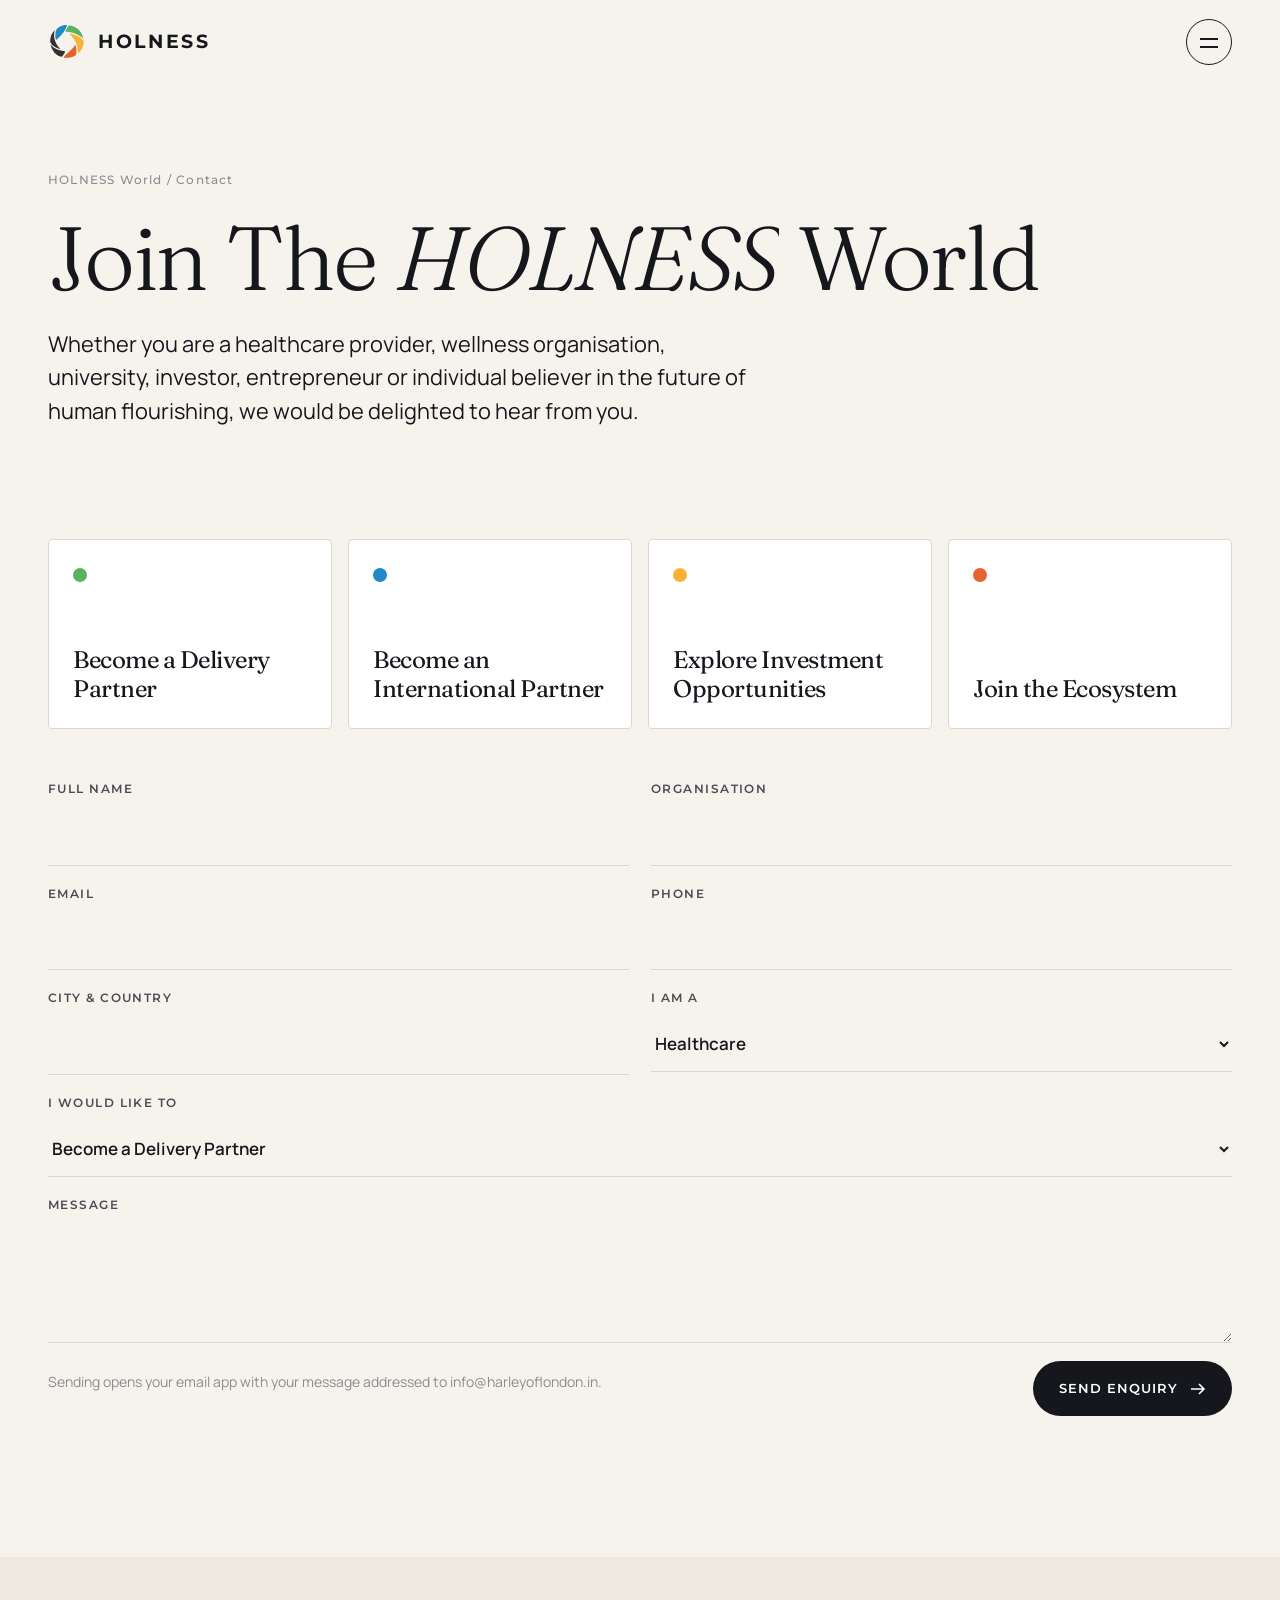
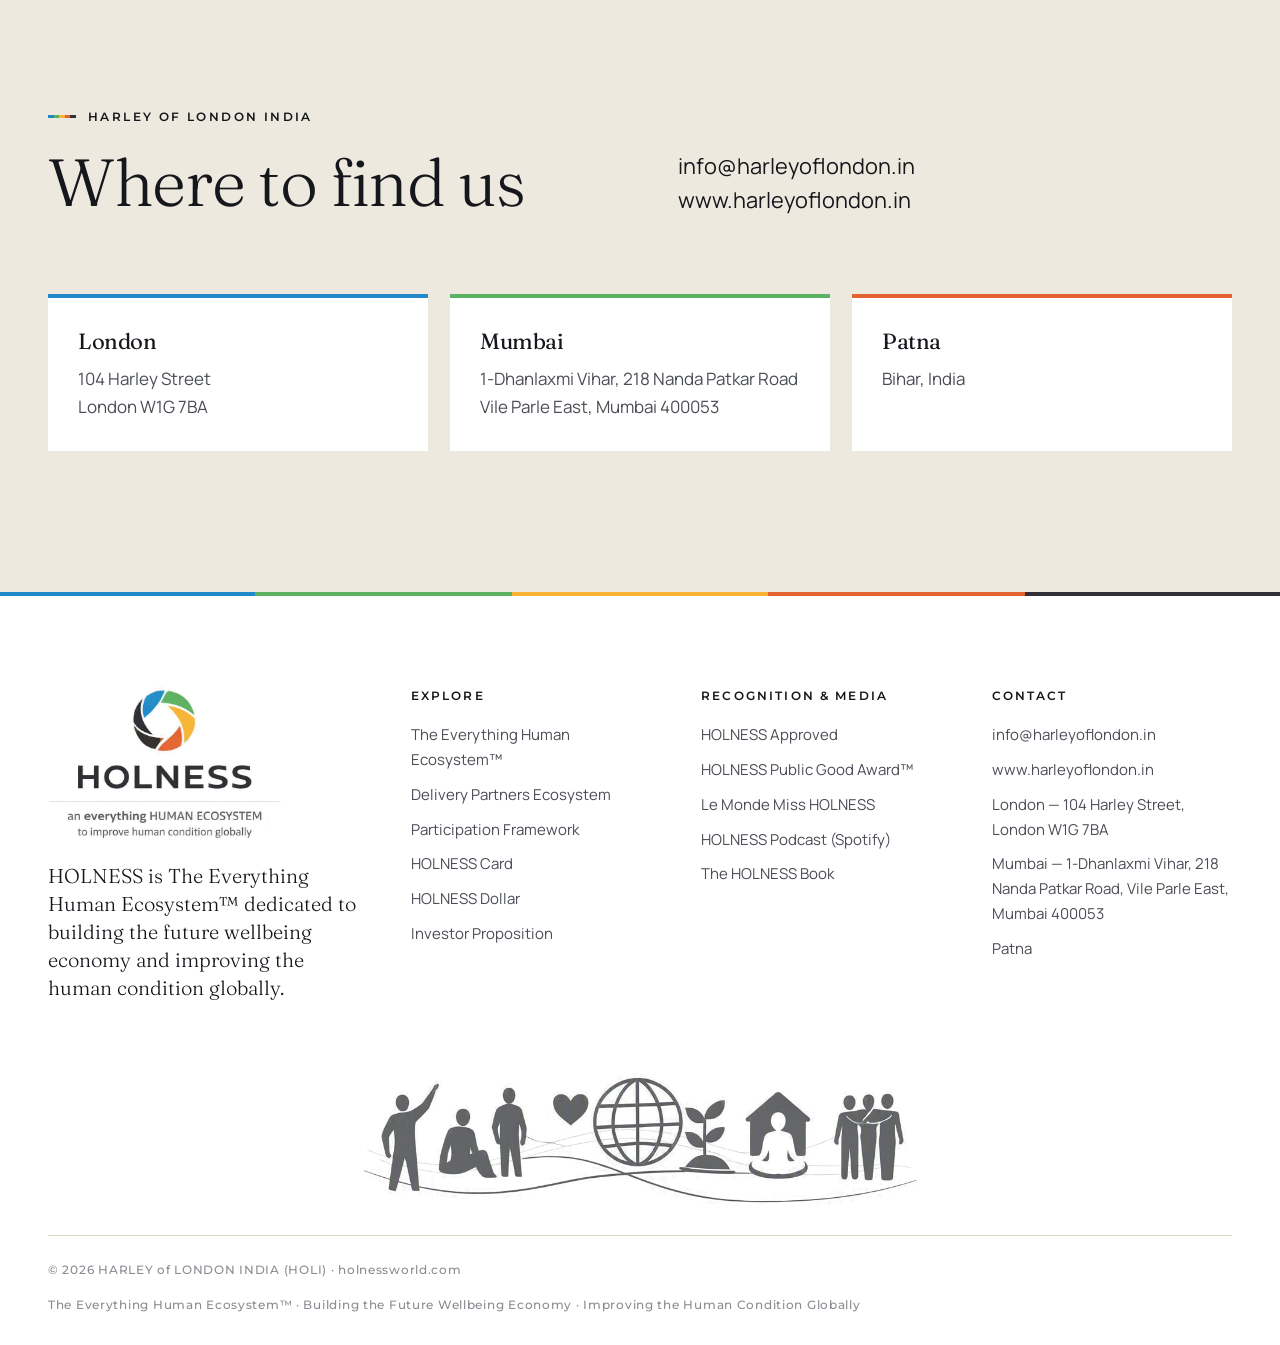
==== contact.html @ 4be8fcf5 "Launch HOLNESS World website Co-Authored-By: Claude Opus 5.5 <noreply@anthropic.com> Claude-Session:" ====
<!DOCTYPE html>
<html lang="en">
<head>
<meta charset="utf-8">
<meta name="viewport" content="width=device-width, initial-scale=1">
<title>Contact — Join The HOLNESS World</title>
<meta name="description" content="Join The HOLNESS World: become a Delivery Partner, an International Partner, explore investment opportunities or join the ecosystem.">
<meta property="og:title" content="Contact — Join The HOLNESS World">
<meta property="og:description" content="Join The HOLNESS World: become a Delivery Partner, an International Partner, explore investment opportunities or join the ecosystem.">
<link rel="icon" type="image/svg+xml" href="images/holness-mark.svg">
<link rel="stylesheet" href="css/style.css">
<script>document.documentElement.className+=' js';</script>
</head>
<body class="">
<!-- ======================= HEADER (same on every page) ======================= -->
<div class="preloader" aria-hidden="true"><svg class="mark" viewBox="0 0 200 195.2" aria-hidden="true" ><path class="b b0 b-ink" fill="#323034" fill-rule="evenodd" d="M62.08,136.25C61.36,136.03 60.40,135.75 59.94,135.61C56.52,134.62 52.54,133.27 50.42,132.38C49.96,132.19 49.10,131.85 48.51,131.63C45.45,130.45 37.04,126.36 35.08,125.08C34.48,124.69 33.45,124.02 32.80,123.59C31.52,122.76 29.45,121.25 29.34,121.06C29.30,121.00 28.54,120.40 27.65,119.75C26.76,119.09 25.79,118.32 25.49,118.05C25.19,117.77 24.70,117.36 24.40,117.14C23.40,116.38 21.05,113.99 20.14,112.80C19.64,112.14 18.73,110.99 18.11,110.24C17.49,109.49 16.43,108.04 15.76,107.02C15.09,106.01 14.08,104.56 13.52,103.81C12.21,102.07 12.16,101.90 12.02,98.75C11.80,93.69 11.93,88.17 12.33,85.42C12.43,84.76 12.59,83.56 12.68,82.74C13.04,79.80 14.49,73.40 15.47,70.42C16.86,66.20 17.19,65.38 18.63,62.44C19.18,61.33 19.73,60.15 19.86,59.82C20.31,58.68 21.75,55.88 22.55,54.58C23.00,53.86 23.71,52.71 24.13,52.02C24.56,51.34 25.05,50.59 25.23,50.36C25.41,50.13 25.83,49.54 26.16,49.05C27.65,46.86 28.73,45.47 31.66,41.96C34.06,39.08 34.34,38.81 34.96,38.81C35.47,38.81 35.48,38.81 35.48,39.23C35.48,39.47 35.21,40.46 34.88,41.44C34.31,43.15 33.31,47.70 32.98,50.12C32.91,50.61 32.83,51.09 32.80,51.19C32.70,51.53 32.15,56.36 32.03,57.98C31.70,62.41 31.74,65.49 32.20,71.49C32.41,74.30 33.22,79.76 33.69,81.60C33.81,82.06 33.97,82.86 34.05,83.38C34.37,85.54 35.10,87.98 37.14,93.75C38.31,97.07 38.74,98.21 39.13,98.97C39.29,99.29 39.61,100.04 39.84,100.64C40.07,101.24 40.66,102.50 41.16,103.45C41.66,104.40 42.31,105.66 42.61,106.25C42.91,106.84 43.49,107.86 43.88,108.51C44.28,109.17 45.03,110.48 45.54,111.43C48.02,116.07 54.43,124.81 59.17,130.02C59.73,130.63 60.49,131.51 60.86,131.96C61.24,132.42 62.19,133.47 62.97,134.29C64.28,135.65 64.40,135.81 64.40,136.22C64.40,136.67 64.40,136.67 63.90,136.65C63.62,136.64 62.80,136.46 62.08,136.25Z"/><path class="b b1 b-blue" fill="#2188C9" fill-rule="evenodd" d="M41.63,88.48C41.35,87.76 40.39,83.76 40.12,82.14C39.98,81.32 39.74,80.17 39.58,79.58C39.42,78.99 39.24,77.98 39.17,77.32C39.10,76.67 38.96,75.35 38.87,74.40C38.30,69.01 38.21,66.23 38.45,61.55C38.76,55.62 39.11,52.87 39.87,50.38C40.12,49.55 40.37,48.55 40.41,48.15C40.77,45.14 41.80,41.54 43.51,37.38C44.36,35.29 47.13,30.04 48.19,28.50C49.23,26.98 50.89,25.69 54.29,23.75C55.10,23.28 56.39,22.52 57.14,22.06C58.75,21.09 60.98,19.85 62.32,19.19C65.15,17.78 68.24,16.31 68.87,16.07C69.26,15.92 70.15,15.55 70.83,15.26C72.57,14.52 73.18,14.32 74.82,13.93C75.61,13.75 76.97,13.41 77.86,13.18C83.32,11.76 88.14,11.10 93.76,10.99C96.64,10.93 98.97,11.19 99.91,11.69C100.20,11.84 100.18,12.65 99.87,13.33C99.74,13.63 99.55,14.21 99.45,14.63C99.26,15.44 98.33,18.02 97.75,19.37C97.55,19.81 97.25,20.55 97.07,21.01C96.90,21.47 96.57,22.10 96.35,22.42C95.60,23.47 94.78,25.16 94.53,26.17C94.39,26.72 93.99,27.74 93.65,28.44C93.30,29.13 92.95,29.89 92.86,30.12C92.77,30.35 92.31,31.23 91.84,32.08C91.37,32.93 90.75,34.06 90.47,34.58C90.18,35.11 89.82,35.82 89.68,36.17C89.54,36.51 88.94,37.51 88.35,38.38C87.76,39.25 86.99,40.50 86.62,41.16C85.77,42.73 85.50,43.13 84.77,43.99C84.43,44.38 83.89,45.13 83.57,45.65C83.25,46.18 82.48,47.25 81.86,48.04C81.24,48.82 80.13,50.32 79.39,51.37C78.66,52.42 77.75,53.65 77.38,54.11C77.01,54.57 76.00,55.85 75.14,56.96C74.15,58.24 73.32,59.19 72.89,59.53C72.43,59.89 72.11,60.26 71.92,60.66C71.54,61.44 71.05,62.07 69.66,63.57C69.02,64.26 68.05,65.36 67.50,66.01C65.49,68.41 59.09,75.00 58.76,75.00C58.23,75.01 57.37,75.61 57.03,76.23C56.57,77.03 55.06,78.53 53.10,80.13C51.20,81.67 49.43,83.22 47.98,84.59C47.36,85.19 46.58,85.86 46.25,86.10C45.92,86.34 45.49,86.70 45.30,86.91C45.10,87.12 44.52,87.66 44.02,88.11C43.12,88.91 43.08,88.93 42.45,88.93C41.82,88.93 41.81,88.92 41.63,88.48Z"/><path class="b b2 b-green" fill="#5DB262" fill-rule="evenodd" d="M182.96,79.20C182.46,78.75 181.66,78.08 181.17,77.70C179.38,76.29 179.09,76.05 178.27,75.34C177.82,74.94 176.96,74.31 176.37,73.92C175.78,73.54 175.08,73.07 174.82,72.88C173.81,72.15 167.89,68.24 167.50,68.04C167.27,67.93 166.71,67.60 166.25,67.30C164.24,66.02 162.64,65.12 160.36,64.01C159.01,63.36 157.14,62.38 156.19,61.84C153.56,60.35 151.61,59.38 150.36,58.95C149.74,58.73 148.48,58.19 147.56,57.73C146.64,57.28 145.25,56.70 144.46,56.44C143.68,56.19 142.77,55.86 142.44,55.72C142.11,55.57 141.28,55.27 140.60,55.04C139.91,54.81 138.81,54.42 138.15,54.17C134.38,52.75 128.83,51.12 125.12,50.35C124.23,50.17 122.41,49.78 121.07,49.48C119.73,49.18 117.88,48.83 116.96,48.69C116.05,48.56 114.55,48.31 113.63,48.16C112.71,48.00 111.43,47.81 110.77,47.74C107.35,47.36 106.57,47.25 105.17,46.98C104.32,46.82 102.61,46.60 101.37,46.49C100.12,46.39 98.46,46.23 97.68,46.14C96.89,46.05 95.18,45.91 93.87,45.83C90.84,45.66 90.71,45.61 90.71,44.68C90.71,44.10 90.78,43.88 91.20,43.18C91.63,42.46 92.57,40.81 94.26,37.80C94.55,37.27 94.88,36.71 95.00,36.55C95.11,36.38 95.38,35.90 95.60,35.48C95.81,35.05 96.19,34.40 96.44,34.03C96.69,33.66 97.61,31.95 98.49,30.22C99.36,28.50 100.23,26.84 100.42,26.55C100.85,25.86 102.37,22.83 102.91,21.56C104.39,18.10 107.82,14.60 111.09,13.21C112.70,12.52 114.11,12.47 116.61,13.01C126.42,15.14 136.41,18.63 141.36,21.66C141.79,21.92 142.45,22.27 142.83,22.43C145.31,23.48 148.06,25.12 151.25,27.45C151.84,27.88 152.79,28.55 153.37,28.94C153.94,29.33 155.01,30.16 155.75,30.79C156.48,31.41 157.78,32.49 158.63,33.19C160.63,34.84 165.52,39.65 166.55,40.97C166.99,41.54 167.54,42.24 167.78,42.52C168.58,43.47 169.99,45.41 170.95,46.85C171.47,47.63 172.20,48.72 172.57,49.26C173.32,50.35 173.83,51.19 174.69,52.80C175.01,53.39 175.53,54.30 175.84,54.82C176.15,55.35 176.52,56.07 176.67,56.43C176.81,56.79 177.15,57.51 177.44,58.04C177.72,58.56 178.19,59.58 178.49,60.30C178.78,61.02 179.43,62.44 179.93,63.45C181.16,65.92 181.40,66.52 182.38,69.58C184.16,75.09 184.88,77.90 184.88,79.25C184.88,80.00 184.88,80.00 184.37,80.00C183.92,80.00 183.78,79.92 182.96,79.20Z"/><path class="b b3 b-yellow" fill="#F9B234" fill-rule="evenodd" d="M157.40,159.43C156.90,158.13 156.80,156.13 157.09,153.27C157.26,151.54 157.18,144.11 156.96,141.01C156.75,138.15 156.51,136.14 156.25,135.13C156.10,134.50 155.93,133.64 155.89,133.21C155.65,130.68 155.08,127.01 154.77,126.03C154.58,125.43 154.12,123.74 153.75,122.26C153.39,120.79 152.88,118.91 152.62,118.10C152.36,117.28 151.92,115.80 151.62,114.82C151.00,112.74 150.32,110.94 149.29,108.70C148.61,107.21 147.62,104.64 147.35,103.69C147.22,103.19 146.07,100.89 145.54,100.06C145.33,99.73 144.70,98.53 144.14,97.38C143.58,96.24 142.69,94.65 142.17,93.87C141.64,93.08 140.90,91.85 140.51,91.13C140.13,90.41 139.46,89.36 139.03,88.79C138.59,88.23 138.09,87.51 137.91,87.19C137.73,86.87 137.38,86.37 137.14,86.07C136.90,85.78 136.44,85.13 136.11,84.64C135.79,84.15 135.36,83.51 135.16,83.21C134.96,82.92 134.50,82.22 134.13,81.67C133.76,81.11 133.12,80.27 132.71,79.80C132.30,79.33 131.51,78.42 130.95,77.78C130.39,77.13 129.34,75.75 128.63,74.70C127.91,73.65 126.95,72.34 126.48,71.79C125.25,70.33 119.82,64.81 118.24,63.43C117.51,62.78 116.59,61.83 116.20,61.32C115.81,60.81 115.35,60.30 115.18,60.19C114.58,59.79 112.95,58.30 112.73,57.93C112.58,57.69 112.50,57.34 112.50,56.94C112.50,56.33 112.50,56.32 112.95,56.19C113.77,55.95 116.17,55.90 116.97,56.11C117.37,56.22 118.31,56.39 119.05,56.49C119.80,56.60 121.54,56.97 122.92,57.31C125.68,58.01 128.49,58.67 130.27,59.05C130.92,59.19 131.77,59.45 132.18,59.63C132.58,59.81 133.85,60.24 135.00,60.59C137.71,61.40 141.45,62.64 142.20,62.97C142.53,63.12 143.65,63.55 144.70,63.94C145.78,64.34 147.02,64.90 147.56,65.22C148.08,65.54 148.91,65.95 149.40,66.13C150.50,66.54 152.56,67.46 153.94,68.16C154.51,68.45 155.26,68.79 155.61,68.93C155.96,69.07 156.71,69.44 157.26,69.75C157.82,70.07 158.93,70.69 159.74,71.14C160.55,71.59 161.54,72.22 161.94,72.54C163.12,73.45 163.67,73.78 164.57,74.12C165.95,74.64 166.42,74.92 167.80,76.04C168.52,76.63 169.51,77.36 170.00,77.68C170.99,78.31 173.52,80.18 173.63,80.36C173.67,80.42 174.35,80.93 175.14,81.50C175.93,82.07 177.06,83.00 177.66,83.57C178.26,84.14 179.29,85.02 179.94,85.52C180.63,86.05 181.61,86.98 182.27,87.71C183.02,88.56 183.78,89.26 184.53,89.79C186.34,91.09 186.85,92.10 187.22,95.12C187.63,98.45 187.53,105.79 187.03,109.23C186.26,114.50 185.41,118.62 184.82,120.00C184.59,120.53 184.13,121.84 183.79,122.90C183.00,125.41 182.12,127.55 180.83,130.12C180.26,131.26 179.62,132.60 179.41,133.08C179.20,133.57 178.82,134.30 178.57,134.71C178.32,135.11 177.92,135.90 177.68,136.46C177.43,137.04 177.00,137.77 176.67,138.17C175.72,139.31 174.40,141.28 173.68,142.62C173.07,143.77 172.66,144.39 171.10,146.55C170.79,146.97 170.17,147.86 169.72,148.51C169.26,149.17 168.40,150.21 167.81,150.84C167.21,151.47 166.49,152.27 166.19,152.63C165.90,152.98 165.17,153.71 164.58,154.24C163.99,154.76 163.09,155.72 162.56,156.36C161.69,157.44 160.30,158.73 159.22,159.46C158.56,159.91 157.58,159.90 157.40,159.43Z"/><path class="b b4 b-orange" fill="#E4632F" fill-rule="evenodd" d="M93.38,183.57C92.32,183.45 91.06,183.29 90.58,183.22C90.10,183.14 88.90,183.03 87.92,182.98C86.93,182.92 85.76,182.79 85.30,182.69C84.84,182.59 84.26,182.50 84.01,182.50C82.17,182.49 82.28,181.26 84.43,177.96C85.79,175.88 87.49,173.48 88.07,172.84C88.38,172.49 88.83,171.96 89.05,171.67C89.28,171.37 89.83,170.73 90.28,170.24C90.73,169.75 91.51,168.84 92.02,168.21C93.01,167.00 98.91,161.18 100.31,160.04C101.37,159.18 104.25,156.67 105.55,155.48C107.14,154.01 108.05,153.23 108.96,152.54C109.43,152.18 110.41,151.28 111.13,150.55C112.69,148.98 113.92,147.86 116.49,145.71C120.08,142.71 121.02,141.87 123.62,139.36C125.18,137.85 126.45,136.51 126.80,136.01C127.12,135.55 127.68,134.83 128.05,134.40C128.41,133.98 129.04,133.23 129.45,132.74C129.85,132.25 130.93,131.06 131.85,130.09C133.72,128.11 134.33,127.40 135.03,126.37C135.29,125.98 135.92,125.16 136.42,124.54C137.98,122.62 139.53,120.46 140.89,118.28C142.64,115.50 142.75,115.37 143.41,115.37C144.22,115.35 144.47,115.58 144.75,116.55C144.88,116.97 145.08,117.64 145.21,118.04C146.39,121.57 147.47,126.39 148.17,131.25C148.26,131.90 148.45,133.07 148.58,133.83C148.71,134.59 148.87,135.96 148.93,136.86C149.00,137.77 149.11,138.89 149.19,139.35C149.26,139.83 149.34,142.63 149.37,146.07C149.44,153.73 149.21,157.05 148.26,162.23C148.10,163.09 147.85,164.76 147.69,165.94C147.33,168.69 147.19,168.87 144.29,170.57C143.66,170.93 143.07,171.30 142.97,171.39C142.80,171.53 142.00,171.97 139.54,173.29C139.12,173.52 138.58,173.85 138.34,174.04C138.11,174.22 137.51,174.58 137.02,174.82C136.53,175.07 135.98,175.37 135.80,175.50C135.61,175.63 135.07,175.89 134.58,176.08C134.10,176.27 133.49,176.53 133.23,176.66C132.97,176.79 132.29,177.04 131.71,177.20C131.14,177.37 130.23,177.72 129.70,177.98C129.16,178.24 128.67,178.45 128.61,178.45C128.31,178.45 126.95,178.97 126.45,179.28C125.76,179.71 119.28,181.45 117.38,181.73C117.09,181.77 116.26,181.96 115.54,182.15C114.82,182.34 113.69,182.55 113.04,182.62C112.38,182.70 111.31,182.86 110.65,182.99C107.07,183.69 97.41,184.01 93.38,183.57Z"/><path class="b b5 b-ink" fill="#323034" fill-rule="evenodd" d="M71.50,178.03C71.25,177.93 70.69,177.80 70.25,177.73C67.35,177.24 61.43,175.34 58.15,173.84C57.37,173.48 55.79,172.76 54.64,172.23C50.35,170.27 46.42,167.77 42.38,164.46C42.02,164.16 41.36,163.61 40.90,163.24C38.33,161.12 33.42,155.62 30.17,151.22C28.19,148.55 25.75,144.83 24.58,142.68C24.00,141.63 23.10,140.00 22.58,139.05C22.06,138.10 21.34,136.71 20.99,135.95C20.63,135.20 20.15,134.21 19.92,133.75C19.69,133.29 19.34,132.46 19.14,131.90C18.94,131.35 18.67,130.68 18.54,130.42C18.33,130.00 17.82,128.53 16.56,124.70C16.05,123.17 14.93,119.28 14.65,118.10C14.52,117.54 14.28,116.69 14.11,116.20C13.95,115.71 13.81,115.08 13.81,114.80C13.81,114.29 13.81,114.29 14.34,114.29C14.86,114.29 14.89,114.31 15.35,114.99C15.61,115.38 16.35,116.31 16.99,117.06C17.63,117.81 18.34,118.67 18.57,118.98C21.00,122.16 21.13,122.29 24.76,125.17C26.30,126.39 27.83,127.61 28.15,127.88C31.13,130.33 41.07,135.94 45.77,137.84C46.43,138.10 47.79,138.67 48.81,139.10C51.71,140.34 55.48,141.72 57.56,142.30C61.65,143.46 66.26,144.56 69.05,145.06C70.00,145.23 70.96,145.42 71.19,145.48C72.36,145.77 78.50,146.42 83.99,146.84C87.26,147.08 87.56,147.25 87.84,149.03C87.92,149.51 88.12,150.23 88.29,150.63C88.54,151.23 88.62,151.67 88.71,152.98C88.77,153.86 88.85,154.86 88.88,155.21C88.94,155.76 88.91,155.91 88.57,156.52C87.99,157.55 85.35,161.35 83.74,163.47C83.28,164.08 82.53,165.12 82.07,165.77C81.62,166.42 80.78,167.62 80.21,168.44C78.78,170.49 76.49,173.99 75.67,175.37C75.15,176.25 73.74,178.05 73.50,178.14C73.17,178.27 71.98,178.20 71.50,178.03Z"/></svg><span class="word">HOLNESS</span></div>
<div class="progress" aria-hidden="true"></div>
<header class="site-header">
  <div class="wrap">
    <a class="brand" href="index.html" aria-label="HOLNESS World home"><svg class="mark" viewBox="0 0 200 195.2" aria-hidden="true" ><path class="b b0 b-ink" fill="#323034" fill-rule="evenodd" d="M62.08,136.25C61.36,136.03 60.40,135.75 59.94,135.61C56.52,134.62 52.54,133.27 50.42,132.38C49.96,132.19 49.10,131.85 48.51,131.63C45.45,130.45 37.04,126.36 35.08,125.08C34.48,124.69 33.45,124.02 32.80,123.59C31.52,122.76 29.45,121.25 29.34,121.06C29.30,121.00 28.54,120.40 27.65,119.75C26.76,119.09 25.79,118.32 25.49,118.05C25.19,117.77 24.70,117.36 24.40,117.14C23.40,116.38 21.05,113.99 20.14,112.80C19.64,112.14 18.73,110.99 18.11,110.24C17.49,109.49 16.43,108.04 15.76,107.02C15.09,106.01 14.08,104.56 13.52,103.81C12.21,102.07 12.16,101.90 12.02,98.75C11.80,93.69 11.93,88.17 12.33,85.42C12.43,84.76 12.59,83.56 12.68,82.74C13.04,79.80 14.49,73.40 15.47,70.42C16.86,66.20 17.19,65.38 18.63,62.44C19.18,61.33 19.73,60.15 19.86,59.82C20.31,58.68 21.75,55.88 22.55,54.58C23.00,53.86 23.71,52.71 24.13,52.02C24.56,51.34 25.05,50.59 25.23,50.36C25.41,50.13 25.83,49.54 26.16,49.05C27.65,46.86 28.73,45.47 31.66,41.96C34.06,39.08 34.34,38.81 34.96,38.81C35.47,38.81 35.48,38.81 35.48,39.23C35.48,39.47 35.21,40.46 34.88,41.44C34.31,43.15 33.31,47.70 32.98,50.12C32.91,50.61 32.83,51.09 32.80,51.19C32.70,51.53 32.15,56.36 32.03,57.98C31.70,62.41 31.74,65.49 32.20,71.49C32.41,74.30 33.22,79.76 33.69,81.60C33.81,82.06 33.97,82.86 34.05,83.38C34.37,85.54 35.10,87.98 37.14,93.75C38.31,97.07 38.74,98.21 39.13,98.97C39.29,99.29 39.61,100.04 39.84,100.64C40.07,101.24 40.66,102.50 41.16,103.45C41.66,104.40 42.31,105.66 42.61,106.25C42.91,106.84 43.49,107.86 43.88,108.51C44.28,109.17 45.03,110.48 45.54,111.43C48.02,116.07 54.43,124.81 59.17,130.02C59.73,130.63 60.49,131.51 60.86,131.96C61.24,132.42 62.19,133.47 62.97,134.29C64.28,135.65 64.40,135.81 64.40,136.22C64.40,136.67 64.40,136.67 63.90,136.65C63.62,136.64 62.80,136.46 62.08,136.25Z"/><path class="b b1 b-blue" fill="#2188C9" fill-rule="evenodd" d="M41.63,88.48C41.35,87.76 40.39,83.76 40.12,82.14C39.98,81.32 39.74,80.17 39.58,79.58C39.42,78.99 39.24,77.98 39.17,77.32C39.10,76.67 38.96,75.35 38.87,74.40C38.30,69.01 38.21,66.23 38.45,61.55C38.76,55.62 39.11,52.87 39.87,50.38C40.12,49.55 40.37,48.55 40.41,48.15C40.77,45.14 41.80,41.54 43.51,37.38C44.36,35.29 47.13,30.04 48.19,28.50C49.23,26.98 50.89,25.69 54.29,23.75C55.10,23.28 56.39,22.52 57.14,22.06C58.75,21.09 60.98,19.85 62.32,19.19C65.15,17.78 68.24,16.31 68.87,16.07C69.26,15.92 70.15,15.55 70.83,15.26C72.57,14.52 73.18,14.32 74.82,13.93C75.61,13.75 76.97,13.41 77.86,13.18C83.32,11.76 88.14,11.10 93.76,10.99C96.64,10.93 98.97,11.19 99.91,11.69C100.20,11.84 100.18,12.65 99.87,13.33C99.74,13.63 99.55,14.21 99.45,14.63C99.26,15.44 98.33,18.02 97.75,19.37C97.55,19.81 97.25,20.55 97.07,21.01C96.90,21.47 96.57,22.10 96.35,22.42C95.60,23.47 94.78,25.16 94.53,26.17C94.39,26.72 93.99,27.74 93.65,28.44C93.30,29.13 92.95,29.89 92.86,30.12C92.77,30.35 92.31,31.23 91.84,32.08C91.37,32.93 90.75,34.06 90.47,34.58C90.18,35.11 89.82,35.82 89.68,36.17C89.54,36.51 88.94,37.51 88.35,38.38C87.76,39.25 86.99,40.50 86.62,41.16C85.77,42.73 85.50,43.13 84.77,43.99C84.43,44.38 83.89,45.13 83.57,45.65C83.25,46.18 82.48,47.25 81.86,48.04C81.24,48.82 80.13,50.32 79.39,51.37C78.66,52.42 77.75,53.65 77.38,54.11C77.01,54.57 76.00,55.85 75.14,56.96C74.15,58.24 73.32,59.19 72.89,59.53C72.43,59.89 72.11,60.26 71.92,60.66C71.54,61.44 71.05,62.07 69.66,63.57C69.02,64.26 68.05,65.36 67.50,66.01C65.49,68.41 59.09,75.00 58.76,75.00C58.23,75.01 57.37,75.61 57.03,76.23C56.57,77.03 55.06,78.53 53.10,80.13C51.20,81.67 49.43,83.22 47.98,84.59C47.36,85.19 46.58,85.86 46.25,86.10C45.92,86.34 45.49,86.70 45.30,86.91C45.10,87.12 44.52,87.66 44.02,88.11C43.12,88.91 43.08,88.93 42.45,88.93C41.82,88.93 41.81,88.92 41.63,88.48Z"/><path class="b b2 b-green" fill="#5DB262" fill-rule="evenodd" d="M182.96,79.20C182.46,78.75 181.66,78.08 181.17,77.70C179.38,76.29 179.09,76.05 178.27,75.34C177.82,74.94 176.96,74.31 176.37,73.92C175.78,73.54 175.08,73.07 174.82,72.88C173.81,72.15 167.89,68.24 167.50,68.04C167.27,67.93 166.71,67.60 166.25,67.30C164.24,66.02 162.64,65.12 160.36,64.01C159.01,63.36 157.14,62.38 156.19,61.84C153.56,60.35 151.61,59.38 150.36,58.95C149.74,58.73 148.48,58.19 147.56,57.73C146.64,57.28 145.25,56.70 144.46,56.44C143.68,56.19 142.77,55.86 142.44,55.72C142.11,55.57 141.28,55.27 140.60,55.04C139.91,54.81 138.81,54.42 138.15,54.17C134.38,52.75 128.83,51.12 125.12,50.35C124.23,50.17 122.41,49.78 121.07,49.48C119.73,49.18 117.88,48.83 116.96,48.69C116.05,48.56 114.55,48.31 113.63,48.16C112.71,48.00 111.43,47.81 110.77,47.74C107.35,47.36 106.57,47.25 105.17,46.98C104.32,46.82 102.61,46.60 101.37,46.49C100.12,46.39 98.46,46.23 97.68,46.14C96.89,46.05 95.18,45.91 93.87,45.83C90.84,45.66 90.71,45.61 90.71,44.68C90.71,44.10 90.78,43.88 91.20,43.18C91.63,42.46 92.57,40.81 94.26,37.80C94.55,37.27 94.88,36.71 95.00,36.55C95.11,36.38 95.38,35.90 95.60,35.48C95.81,35.05 96.19,34.40 96.44,34.03C96.69,33.66 97.61,31.95 98.49,30.22C99.36,28.50 100.23,26.84 100.42,26.55C100.85,25.86 102.37,22.83 102.91,21.56C104.39,18.10 107.82,14.60 111.09,13.21C112.70,12.52 114.11,12.47 116.61,13.01C126.42,15.14 136.41,18.63 141.36,21.66C141.79,21.92 142.45,22.27 142.83,22.43C145.31,23.48 148.06,25.12 151.25,27.45C151.84,27.88 152.79,28.55 153.37,28.94C153.94,29.33 155.01,30.16 155.75,30.79C156.48,31.41 157.78,32.49 158.63,33.19C160.63,34.84 165.52,39.65 166.55,40.97C166.99,41.54 167.54,42.24 167.78,42.52C168.58,43.47 169.99,45.41 170.95,46.85C171.47,47.63 172.20,48.72 172.57,49.26C173.32,50.35 173.83,51.19 174.69,52.80C175.01,53.39 175.53,54.30 175.84,54.82C176.15,55.35 176.52,56.07 176.67,56.43C176.81,56.79 177.15,57.51 177.44,58.04C177.72,58.56 178.19,59.58 178.49,60.30C178.78,61.02 179.43,62.44 179.93,63.45C181.16,65.92 181.40,66.52 182.38,69.58C184.16,75.09 184.88,77.90 184.88,79.25C184.88,80.00 184.88,80.00 184.37,80.00C183.92,80.00 183.78,79.92 182.96,79.20Z"/><path class="b b3 b-yellow" fill="#F9B234" fill-rule="evenodd" d="M157.40,159.43C156.90,158.13 156.80,156.13 157.09,153.27C157.26,151.54 157.18,144.11 156.96,141.01C156.75,138.15 156.51,136.14 156.25,135.13C156.10,134.50 155.93,133.64 155.89,133.21C155.65,130.68 155.08,127.01 154.77,126.03C154.58,125.43 154.12,123.74 153.75,122.26C153.39,120.79 152.88,118.91 152.62,118.10C152.36,117.28 151.92,115.80 151.62,114.82C151.00,112.74 150.32,110.94 149.29,108.70C148.61,107.21 147.62,104.64 147.35,103.69C147.22,103.19 146.07,100.89 145.54,100.06C145.33,99.73 144.70,98.53 144.14,97.38C143.58,96.24 142.69,94.65 142.17,93.87C141.64,93.08 140.90,91.85 140.51,91.13C140.13,90.41 139.46,89.36 139.03,88.79C138.59,88.23 138.09,87.51 137.91,87.19C137.73,86.87 137.38,86.37 137.14,86.07C136.90,85.78 136.44,85.13 136.11,84.64C135.79,84.15 135.36,83.51 135.16,83.21C134.96,82.92 134.50,82.22 134.13,81.67C133.76,81.11 133.12,80.27 132.71,79.80C132.30,79.33 131.51,78.42 130.95,77.78C130.39,77.13 129.34,75.75 128.63,74.70C127.91,73.65 126.95,72.34 126.48,71.79C125.25,70.33 119.82,64.81 118.24,63.43C117.51,62.78 116.59,61.83 116.20,61.32C115.81,60.81 115.35,60.30 115.18,60.19C114.58,59.79 112.95,58.30 112.73,57.93C112.58,57.69 112.50,57.34 112.50,56.94C112.50,56.33 112.50,56.32 112.95,56.19C113.77,55.95 116.17,55.90 116.97,56.11C117.37,56.22 118.31,56.39 119.05,56.49C119.80,56.60 121.54,56.97 122.92,57.31C125.68,58.01 128.49,58.67 130.27,59.05C130.92,59.19 131.77,59.45 132.18,59.63C132.58,59.81 133.85,60.24 135.00,60.59C137.71,61.40 141.45,62.64 142.20,62.97C142.53,63.12 143.65,63.55 144.70,63.94C145.78,64.34 147.02,64.90 147.56,65.22C148.08,65.54 148.91,65.95 149.40,66.13C150.50,66.54 152.56,67.46 153.94,68.16C154.51,68.45 155.26,68.79 155.61,68.93C155.96,69.07 156.71,69.44 157.26,69.75C157.82,70.07 158.93,70.69 159.74,71.14C160.55,71.59 161.54,72.22 161.94,72.54C163.12,73.45 163.67,73.78 164.57,74.12C165.95,74.64 166.42,74.92 167.80,76.04C168.52,76.63 169.51,77.36 170.00,77.68C170.99,78.31 173.52,80.18 173.63,80.36C173.67,80.42 174.35,80.93 175.14,81.50C175.93,82.07 177.06,83.00 177.66,83.57C178.26,84.14 179.29,85.02 179.94,85.52C180.63,86.05 181.61,86.98 182.27,87.71C183.02,88.56 183.78,89.26 184.53,89.79C186.34,91.09 186.85,92.10 187.22,95.12C187.63,98.45 187.53,105.79 187.03,109.23C186.26,114.50 185.41,118.62 184.82,120.00C184.59,120.53 184.13,121.84 183.79,122.90C183.00,125.41 182.12,127.55 180.83,130.12C180.26,131.26 179.62,132.60 179.41,133.08C179.20,133.57 178.82,134.30 178.57,134.71C178.32,135.11 177.92,135.90 177.68,136.46C177.43,137.04 177.00,137.77 176.67,138.17C175.72,139.31 174.40,141.28 173.68,142.62C173.07,143.77 172.66,144.39 171.10,146.55C170.79,146.97 170.17,147.86 169.72,148.51C169.26,149.17 168.40,150.21 167.81,150.84C167.21,151.47 166.49,152.27 166.19,152.63C165.90,152.98 165.17,153.71 164.58,154.24C163.99,154.76 163.09,155.72 162.56,156.36C161.69,157.44 160.30,158.73 159.22,159.46C158.56,159.91 157.58,159.90 157.40,159.43Z"/><path class="b b4 b-orange" fill="#E4632F" fill-rule="evenodd" d="M93.38,183.57C92.32,183.45 91.06,183.29 90.58,183.22C90.10,183.14 88.90,183.03 87.92,182.98C86.93,182.92 85.76,182.79 85.30,182.69C84.84,182.59 84.26,182.50 84.01,182.50C82.17,182.49 82.28,181.26 84.43,177.96C85.79,175.88 87.49,173.48 88.07,172.84C88.38,172.49 88.83,171.96 89.05,171.67C89.28,171.37 89.83,170.73 90.28,170.24C90.73,169.75 91.51,168.84 92.02,168.21C93.01,167.00 98.91,161.18 100.31,160.04C101.37,159.18 104.25,156.67 105.55,155.48C107.14,154.01 108.05,153.23 108.96,152.54C109.43,152.18 110.41,151.28 111.13,150.55C112.69,148.98 113.92,147.86 116.49,145.71C120.08,142.71 121.02,141.87 123.62,139.36C125.18,137.85 126.45,136.51 126.80,136.01C127.12,135.55 127.68,134.83 128.05,134.40C128.41,133.98 129.04,133.23 129.45,132.74C129.85,132.25 130.93,131.06 131.85,130.09C133.72,128.11 134.33,127.40 135.03,126.37C135.29,125.98 135.92,125.16 136.42,124.54C137.98,122.62 139.53,120.46 140.89,118.28C142.64,115.50 142.75,115.37 143.41,115.37C144.22,115.35 144.47,115.58 144.75,116.55C144.88,116.97 145.08,117.64 145.21,118.04C146.39,121.57 147.47,126.39 148.17,131.25C148.26,131.90 148.45,133.07 148.58,133.83C148.71,134.59 148.87,135.96 148.93,136.86C149.00,137.77 149.11,138.89 149.19,139.35C149.26,139.83 149.34,142.63 149.37,146.07C149.44,153.73 149.21,157.05 148.26,162.23C148.10,163.09 147.85,164.76 147.69,165.94C147.33,168.69 147.19,168.87 144.29,170.57C143.66,170.93 143.07,171.30 142.97,171.39C142.80,171.53 142.00,171.97 139.54,173.29C139.12,173.52 138.58,173.85 138.34,174.04C138.11,174.22 137.51,174.58 137.02,174.82C136.53,175.07 135.98,175.37 135.80,175.50C135.61,175.63 135.07,175.89 134.58,176.08C134.10,176.27 133.49,176.53 133.23,176.66C132.97,176.79 132.29,177.04 131.71,177.20C131.14,177.37 130.23,177.72 129.70,177.98C129.16,178.24 128.67,178.45 128.61,178.45C128.31,178.45 126.95,178.97 126.45,179.28C125.76,179.71 119.28,181.45 117.38,181.73C117.09,181.77 116.26,181.96 115.54,182.15C114.82,182.34 113.69,182.55 113.04,182.62C112.38,182.70 111.31,182.86 110.65,182.99C107.07,183.69 97.41,184.01 93.38,183.57Z"/><path class="b b5 b-ink" fill="#323034" fill-rule="evenodd" d="M71.50,178.03C71.25,177.93 70.69,177.80 70.25,177.73C67.35,177.24 61.43,175.34 58.15,173.84C57.37,173.48 55.79,172.76 54.64,172.23C50.35,170.27 46.42,167.77 42.38,164.46C42.02,164.16 41.36,163.61 40.90,163.24C38.33,161.12 33.42,155.62 30.17,151.22C28.19,148.55 25.75,144.83 24.58,142.68C24.00,141.63 23.10,140.00 22.58,139.05C22.06,138.10 21.34,136.71 20.99,135.95C20.63,135.20 20.15,134.21 19.92,133.75C19.69,133.29 19.34,132.46 19.14,131.90C18.94,131.35 18.67,130.68 18.54,130.42C18.33,130.00 17.82,128.53 16.56,124.70C16.05,123.17 14.93,119.28 14.65,118.10C14.52,117.54 14.28,116.69 14.11,116.20C13.95,115.71 13.81,115.08 13.81,114.80C13.81,114.29 13.81,114.29 14.34,114.29C14.86,114.29 14.89,114.31 15.35,114.99C15.61,115.38 16.35,116.31 16.99,117.06C17.63,117.81 18.34,118.67 18.57,118.98C21.00,122.16 21.13,122.29 24.76,125.17C26.30,126.39 27.83,127.61 28.15,127.88C31.13,130.33 41.07,135.94 45.77,137.84C46.43,138.10 47.79,138.67 48.81,139.10C51.71,140.34 55.48,141.72 57.56,142.30C61.65,143.46 66.26,144.56 69.05,145.06C70.00,145.23 70.96,145.42 71.19,145.48C72.36,145.77 78.50,146.42 83.99,146.84C87.26,147.08 87.56,147.25 87.84,149.03C87.92,149.51 88.12,150.23 88.29,150.63C88.54,151.23 88.62,151.67 88.71,152.98C88.77,153.86 88.85,154.86 88.88,155.21C88.94,155.76 88.91,155.91 88.57,156.52C87.99,157.55 85.35,161.35 83.74,163.47C83.28,164.08 82.53,165.12 82.07,165.77C81.62,166.42 80.78,167.62 80.21,168.44C78.78,170.49 76.49,173.99 75.67,175.37C75.15,176.25 73.74,178.05 73.50,178.14C73.17,178.27 71.98,178.20 71.50,178.03Z"/></svg><span><span class="brand-name">HOLNESS</span><span class="brand-sub">The Everything Human Ecosystem™</span></span></a>
    <nav class="nav" aria-label="Main"><a href="index.html#ecosystem">Ecosystem</a><a href="index.html#partners">Delivery Partners</a><a href="holness-approved.html">HOLNESS Approved</a><a href="index.html#card">Card &amp; Dollar</a><a href="recognition.html">Recognition</a><a href="index.html#listen">Podcast &amp; Book</a><a href="index.html#about">About</a></nav>
    <a class="btn btn-solid header-cta" href="contact.html?interest=partner">Become a Delivery Partner</a>
    <button class="menu-btn" aria-label="Open menu" aria-expanded="false"><span></span><span></span></button>
  </div>
</header>
<div class="mobile-menu">
  <nav aria-label="Mobile"><a href="index.html#ecosystem"><span>01</span>Ecosystem</a><a href="index.html#partners"><span>02</span>Delivery Partners</a><a href="holness-approved.html"><span>03</span>HOLNESS Approved</a><a href="index.html#card"><span>04</span>Card &amp; Dollar</a><a href="recognition.html"><span>05</span>Recognition</a><a href="index.html#listen"><span>06</span>Podcast &amp; Book</a><a href="index.html#about"><span>07</span>About</a><a href="contact.html"><span>08</span>Contact</a></nav>
  <div class="mm-foot"><a class="btn btn-solid" href="contact.html?interest=partner">Become a Delivery Partner<svg viewBox="0 0 16 16" fill="none" stroke="currentColor" stroke-width="1.6" aria-hidden="true"><path d="M1 8h13M9 3l5 5-5 5"/></svg></a><span class="crumbs">info@harleyoflondon.in</span></div>
</div>
<!-- ======================= END HEADER ======================= -->

<main>

<!-- ======================= SECTION: Page banner ======================= -->
<section class="page-hero">
  <div class="wrap">
    <p class="crumbs"><a href="index.html">HOLNESS World</a> / Contact</p>
    <h1 class="display" data-split>Join The <em>HOLNESS</em> World</h1>
    <p class="lead" data-reveal>Whether you are a healthcare provider, wellness organisation, university, investor, entrepreneur or individual believer in the future of human flourishing, we would be delighted to hear from you.</p>
  </div>
</section>

<!-- ======================= SECTION: Pathways and enquiry form ======================= -->
<section class="sec" style="padding-top:20px">
  <div class="wrap">
    <div class="paths"><button class="path" style="--c:var(--green)" data-value="Become a Delivery Partner" data-reveal data-delay="0"><i></i><h4>Become a Delivery Partner</h4></button><button class="path" style="--c:var(--blue)" data-value="Become an International Partner" data-reveal data-delay="1"><i></i><h4>Become an International Partner</h4></button><button class="path" style="--c:var(--yellow)" data-value="Explore Investment Opportunities" data-reveal data-delay="2"><i></i><h4>Explore Investment Opportunities</h4></button><button class="path" style="--c:var(--orange)" data-value="Join the Ecosystem" data-reveal data-delay="3"><i></i><h4>Join the Ecosystem</h4></button></div>
    <form class="form" id="enquiry" data-to="info@harleyoflondon.in">
      <label>Full name<input name="name" required autocomplete="name"></label>
      <label>Organisation<input name="organisation" autocomplete="organization"></label>
      <label>Email<input name="email" type="email" required autocomplete="email"></label>
      <label>Phone<input name="phone" type="tel" autocomplete="tel"></label>
      <label>City &amp; country<input name="location"></label>
      <label>I am a<select name="type"><option>Healthcare</option><option>Wellness</option><option>Hospitality</option><option>Education</option><option>Technology</option><option>Products</option><option>Investor</option><option>Individual</option></select></label>
      <label class="full">I would like to<select name="interest"><option>Become a Delivery Partner</option><option>Become an International Partner</option><option>Explore Investment Opportunities</option><option>Join the Ecosystem</option><option>Apply for HOLNESS Approved</option><option>Book a Strategic Consultation</option><option>Request the HOLNESS Book</option></select></label>
      <label class="full">Message<textarea name="message"></textarea></label>
      <div class="full" style="display:flex;justify-content:space-between;align-items:center;gap:20px;flex-wrap:wrap"><p class="form-note">Sending opens your email app with your message addressed to info@harleyoflondon.in.</p><button class="btn btn-solid" type="submit">Send enquiry<svg viewBox="0 0 16 16" fill="none" stroke="currentColor" stroke-width="1.6" aria-hidden="true"><path d="M1 8h13M9 3l5 5-5 5"/></svg></button></div>
    </form>
    <div class="form-done">Thank you. Your email app should now open with your enquiry. If it does not, please write to <a href="mailto:info@harleyoflondon.in"><strong>info@harleyoflondon.in</strong></a>.</div>
  </div>
</section>

<!-- ======================= SECTION: Offices ======================= -->
<section class="sec sand">
  <div class="wrap">
    <div class="sec-head"><div><span class="kicker">HARLEY of LONDON INDIA</span><h2 data-split>Where to find us</h2></div><p class="lead" data-reveal><a href="mailto:info@harleyoflondon.in">info@harleyoflondon.in</a><br><a href="https://www.harleyoflondon.in" target="_blank" rel="noopener">www.harleyoflondon.in</a></p></div>
    <div class="offices">
      <div class="office" style="--c:var(--blue)" data-reveal><h4>London</h4><p>104 Harley Street<br>London W1G 7BA</p></div>
      <div class="office" style="--c:var(--green)" data-reveal data-delay="1"><h4>Mumbai</h4><p>1-Dhanlaxmi Vihar, 218 Nanda Patkar Road<br>Vile Parle East, Mumbai 400053</p></div>
      <div class="office" style="--c:var(--orange)" data-reveal data-delay="2"><h4>Patna</h4><p>Bihar, India</p></div>
    </div>
  </div>
</section>

</main>

<!-- ======================= FOOTER (same on every page) ======================= -->
<footer class="site-footer">
  <div class="wrap">
    <div class="foot-grid">
      <div>
        <img class="foot-logo" src="images/holness-logo-lockup.webp" alt="HOLNESS — an everything human ecosystem to improve human condition globally">
        <p class="foot-statement">HOLNESS is The Everything Human Ecosystem™ dedicated to building the future wellbeing economy and improving the human condition globally.</p>
      </div>
      <div>
        <h5>Explore</h5>
        <ul>
          <li><a href="index.html#ecosystem">The Everything Human Ecosystem™</a></li>
          <li><a href="index.html#partners">Delivery Partners Ecosystem</a></li>
          <li><a href="index.html#framework">Participation Framework</a></li>
          <li><a href="index.html#card">HOLNESS Card</a></li>
          <li><a href="index.html#dollar">HOLNESS Dollar</a></li>
          <li><a href="index.html#investors">Investor Proposition</a></li>
        </ul>
      </div>
      <div>
        <h5>Recognition &amp; Media</h5>
        <ul>
          <li><a href="holness-approved.html">HOLNESS Approved</a></li>
          <li><a href="recognition.html#award">HOLNESS Public Good Award™</a></li>
          <li><a href="recognition.html#miss-holness">Le Monde Miss HOLNESS</a></li>
          <li><a href="https://open.spotify.com/episode/6kf4HJJrArmrOtLBUTqVgC" target="_blank" rel="noopener">HOLNESS Podcast (Spotify)</a></li>
          <li><a href="index.html#listen">The HOLNESS Book</a></li>
        </ul>
      </div>
      <div>
        <h5>Contact</h5>
        <ul>
          <li><a href="mailto:info@harleyoflondon.in">info@harleyoflondon.in</a></li>
          <li><a href="https://www.harleyoflondon.in" target="_blank" rel="noopener">www.harleyoflondon.in</a></li>
          <li>London — 104 Harley Street, London W1G 7BA</li>
          <li>Mumbai — 1-Dhanlaxmi Vihar, 218 Nanda Patkar Road, Vile Parle East, Mumbai 400053</li>
          <li>Patna</li>
        </ul>
      </div>
    </div>
    <img class="foot-humanity" src="images/holness-humanity-line.webp" alt="" aria-hidden="true">
    <div class="foot-bottom"><span>© <span class="year">2026</span> HARLEY of LONDON INDIA (HOLI) · holnessworld.com</span><span>The Everything Human Ecosystem™ · Building the Future Wellbeing Economy · Improving the Human Condition Globally</span></div>
  </div>
</footer>
<!-- ======================= END FOOTER ======================= -->

<script src="js/main.js"></script>
</body>
</html>
---- css/style.css ----
/* Fonts are stored in the /fonts folder (no Google connection needed) */
@font-face{font-family:'Montserrat';font-style:normal;font-weight:500;font-display:swap;src:url('../fonts/montserrat-latin-ext-500-normal.woff2') format('woff2');unicode-range:U+0100-02BA,U+02BD-02C5,U+02C7-02CC,U+02CE-02D7,U+02DD-02FF,U+0304,U+0308,U+0329,U+1D00-1DBF,U+1E00-1E9F,U+1EF2-1EFF,U+2020,U+20A0-20AB,U+20AD-20C0,U+2113,U+2C60-2C7F,U+A720-A7FF;}
@font-face{font-family:'Montserrat';font-style:normal;font-weight:500;font-display:swap;src:url('../fonts/montserrat-latin-500-normal.woff2') format('woff2');unicode-range:U+0000-00FF,U+0131,U+0152-0153,U+02BB-02BC,U+02C6,U+02DA,U+02DC,U+0304,U+0308,U+0329,U+2000-206F,U+20AC,U+2122,U+2191,U+2193,U+2212,U+2215,U+FEFF,U+FFFD;}
@font-face{font-family:'Montserrat';font-style:normal;font-weight:600;font-display:swap;src:url('../fonts/montserrat-latin-ext-600-normal.woff2') format('woff2');unicode-range:U+0100-02BA,U+02BD-02C5,U+02C7-02CC,U+02CE-02D7,U+02DD-02FF,U+0304,U+0308,U+0329,U+1D00-1DBF,U+1E00-1E9F,U+1EF2-1EFF,U+2020,U+20A0-20AB,U+20AD-20C0,U+2113,U+2C60-2C7F,U+A720-A7FF;}
@font-face{font-family:'Montserrat';font-style:normal;font-weight:600;font-display:swap;src:url('../fonts/montserrat-latin-600-normal.woff2') format('woff2');unicode-range:U+0000-00FF,U+0131,U+0152-0153,U+02BB-02BC,U+02C6,U+02DA,U+02DC,U+0304,U+0308,U+0329,U+2000-206F,U+20AC,U+2122,U+2191,U+2193,U+2212,U+2215,U+FEFF,U+FFFD;}
@font-face{font-family:'Montserrat';font-style:normal;font-weight:700;font-display:swap;src:url('../fonts/montserrat-latin-ext-700-normal.woff2') format('woff2');unicode-range:U+0100-02BA,U+02BD-02C5,U+02C7-02CC,U+02CE-02D7,U+02DD-02FF,U+0304,U+0308,U+0329,U+1D00-1DBF,U+1E00-1E9F,U+1EF2-1EFF,U+2020,U+20A0-20AB,U+20AD-20C0,U+2113,U+2C60-2C7F,U+A720-A7FF;}
@font-face{font-family:'Montserrat';font-style:normal;font-weight:700;font-display:swap;src:url('../fonts/montserrat-latin-700-normal.woff2') format('woff2');unicode-range:U+0000-00FF,U+0131,U+0152-0153,U+02BB-02BC,U+02C6,U+02DA,U+02DC,U+0304,U+0308,U+0329,U+2000-206F,U+20AC,U+2122,U+2191,U+2193,U+2212,U+2215,U+FEFF,U+FFFD;}
@font-face{font-family:'Fraunces';font-style:normal;font-weight:300;font-display:swap;src:url('../fonts/fraunces-latin-ext-300-normal.woff2') format('woff2');unicode-range:U+0100-02BA,U+02BD-02C5,U+02C7-02CC,U+02CE-02D7,U+02DD-02FF,U+0304,U+0308,U+0329,U+1D00-1DBF,U+1E00-1E9F,U+1EF2-1EFF,U+2020,U+20A0-20AB,U+20AD-20C0,U+2113,U+2C60-2C7F,U+A720-A7FF;}
@font-face{font-family:'Fraunces';font-style:normal;font-weight:300;font-display:swap;src:url('../fonts/fraunces-latin-300-normal.woff2') format('woff2');unicode-range:U+0000-00FF,U+0131,U+0152-0153,U+02BB-02BC,U+02C6,U+02DA,U+02DC,U+0304,U+0308,U+0329,U+2000-206F,U+20AC,U+2122,U+2191,U+2193,U+2212,U+2215,U+FEFF,U+FFFD;}
@font-face{font-family:'Fraunces';font-style:normal;font-weight:400;font-display:swap;src:url('../fonts/fraunces-latin-ext-400-normal.woff2') format('woff2');unicode-range:U+0100-02BA,U+02BD-02C5,U+02C7-02CC,U+02CE-02D7,U+02DD-02FF,U+0304,U+0308,U+0329,U+1D00-1DBF,U+1E00-1E9F,U+1EF2-1EFF,U+2020,U+20A0-20AB,U+20AD-20C0,U+2113,U+2C60-2C7F,U+A720-A7FF;}
@font-face{font-family:'Fraunces';font-style:normal;font-weight:400;font-display:swap;src:url('../fonts/fraunces-latin-400-normal.woff2') format('woff2');unicode-range:U+0000-00FF,U+0131,U+0152-0153,U+02BB-02BC,U+02C6,U+02DA,U+02DC,U+0304,U+0308,U+0329,U+2000-206F,U+20AC,U+2122,U+2191,U+2193,U+2212,U+2215,U+FEFF,U+FFFD;}
@font-face{font-family:'Fraunces';font-style:italic;font-weight:300;font-display:swap;src:url('../fonts/fraunces-latin-ext-300-italic.woff2') format('woff2');unicode-range:U+0100-02BA,U+02BD-02C5,U+02C7-02CC,U+02CE-02D7,U+02DD-02FF,U+0304,U+0308,U+0329,U+1D00-1DBF,U+1E00-1E9F,U+1EF2-1EFF,U+2020,U+20A0-20AB,U+20AD-20C0,U+2113,U+2C60-2C7F,U+A720-A7FF;}
@font-face{font-family:'Fraunces';font-style:italic;font-weight:300;font-display:swap;src:url('../fonts/fraunces-latin-300-italic.woff2') format('woff2');unicode-range:U+0000-00FF,U+0131,U+0152-0153,U+02BB-02BC,U+02C6,U+02DA,U+02DC,U+0304,U+0308,U+0329,U+2000-206F,U+20AC,U+2122,U+2191,U+2193,U+2212,U+2215,U+FEFF,U+FFFD;}
@font-face{font-family:'Fraunces';font-style:italic;font-weight:400;font-display:swap;src:url('../fonts/fraunces-latin-ext-400-italic.woff2') format('woff2');unicode-range:U+0100-02BA,U+02BD-02C5,U+02C7-02CC,U+02CE-02D7,U+02DD-02FF,U+0304,U+0308,U+0329,U+1D00-1DBF,U+1E00-1E9F,U+1EF2-1EFF,U+2020,U+20A0-20AB,U+20AD-20C0,U+2113,U+2C60-2C7F,U+A720-A7FF;}
@font-face{font-family:'Fraunces';font-style:italic;font-weight:400;font-display:swap;src:url('../fonts/fraunces-latin-400-italic.woff2') format('woff2');unicode-range:U+0000-00FF,U+0131,U+0152-0153,U+02BB-02BC,U+02C6,U+02DA,U+02DC,U+0304,U+0308,U+0329,U+2000-206F,U+20AC,U+2122,U+2191,U+2193,U+2212,U+2215,U+FEFF,U+FFFD;}
@font-face{font-family:'Manrope';font-style:normal;font-weight:400;font-display:swap;src:url('../fonts/manrope-latin-ext-400-normal.woff2') format('woff2');unicode-range:U+0100-02BA,U+02BD-02C5,U+02C7-02CC,U+02CE-02D7,U+02DD-02FF,U+0304,U+0308,U+0329,U+1D00-1DBF,U+1E00-1E9F,U+1EF2-1EFF,U+2020,U+20A0-20AB,U+20AD-20C0,U+2113,U+2C60-2C7F,U+A720-A7FF;}
@font-face{font-family:'Manrope';font-style:normal;font-weight:400;font-display:swap;src:url('../fonts/manrope-latin-400-normal.woff2') format('woff2');unicode-range:U+0000-00FF,U+0131,U+0152-0153,U+02BB-02BC,U+02C6,U+02DA,U+02DC,U+0304,U+0308,U+0329,U+2000-206F,U+20AC,U+2122,U+2191,U+2193,U+2212,U+2215,U+FEFF,U+FFFD;}
@font-face{font-family:'Manrope';font-style:normal;font-weight:500;font-display:swap;src:url('../fonts/manrope-latin-ext-500-normal.woff2') format('woff2');unicode-range:U+0100-02BA,U+02BD-02C5,U+02C7-02CC,U+02CE-02D7,U+02DD-02FF,U+0304,U+0308,U+0329,U+1D00-1DBF,U+1E00-1E9F,U+1EF2-1EFF,U+2020,U+20A0-20AB,U+20AD-20C0,U+2113,U+2C60-2C7F,U+A720-A7FF;}
@font-face{font-family:'Manrope';font-style:normal;font-weight:500;font-display:swap;src:url('../fonts/manrope-latin-500-normal.woff2') format('woff2');unicode-range:U+0000-00FF,U+0131,U+0152-0153,U+02BB-02BC,U+02C6,U+02DA,U+02DC,U+0304,U+0308,U+0329,U+2000-206F,U+20AC,U+2122,U+2191,U+2193,U+2212,U+2215,U+FEFF,U+FFFD;}
@font-face{font-family:'Manrope';font-style:normal;font-weight:600;font-display:swap;src:url('../fonts/manrope-latin-ext-600-normal.woff2') format('woff2');unicode-range:U+0100-02BA,U+02BD-02C5,U+02C7-02CC,U+02CE-02D7,U+02DD-02FF,U+0304,U+0308,U+0329,U+1D00-1DBF,U+1E00-1E9F,U+1EF2-1EFF,U+2020,U+20A0-20AB,U+20AD-20C0,U+2113,U+2C60-2C7F,U+A720-A7FF;}
@font-face{font-family:'Manrope';font-style:normal;font-weight:600;font-display:swap;src:url('../fonts/manrope-latin-600-normal.woff2') format('woff2');unicode-range:U+0000-00FF,U+0131,U+0152-0153,U+02BB-02BC,U+02C6,U+02DA,U+02DC,U+0304,U+0308,U+0329,U+2000-206F,U+20AC,U+2122,U+2191,U+2193,U+2212,U+2215,U+FEFF,U+FFFD;}

/* ==========================================================================
   HOLNESS WORLD — The HOLNESS Delivery Partners Ecosystem
   holnessworld.com · site styles
   --------------------------------------------------------------------------
   The colours below come straight from the HOLNESS logo (the aperture).
   Change a value here and it changes across the whole website.
   ========================================================================== */
:root{
  /* HOLNESS aperture colours */
  --blue:#2188C9;
  --green:#5DB262;
  --yellow:#F9B234;
  --orange:#E4632F;
  --charcoal:#323034;

  /* Neutrals */
  --ivory:#F6F3EC;
  --ivory-2:#EEE9DE;
  --paper:#FFFFFF;
  --ink:#15171C;
  --ink-2:#4A4D55;
  --ink-3:#8A8C92;
  --line:#DED8CB;
  --night:#0E121B;
  --night-2:#151B27;
  --night-line:#273042;
  --gold:#B8914A;
  --gold-2:#D9B978;

  --spectrum:linear-gradient(90deg,var(--blue) 0 20%,var(--green) 20% 40%,var(--yellow) 40% 60%,var(--orange) 60% 80%,var(--charcoal) 80% 100%);

  --display:'Fraunces',Georgia,'Times New Roman',serif;
  --brand:'Montserrat','Helvetica Neue',Arial,sans-serif;
  --body:'Manrope','Helvetica Neue',Arial,sans-serif;

  --wrap:1280px;
  --pad:clamp(20px,4vw,48px);
  --ease:cubic-bezier(.2,.7,.1,1);
}

*{box-sizing:border-box;margin:0;padding:0}
html{-webkit-text-size-adjust:100%;overflow-x:clip}
body{font-family:var(--body);font-size:17px;line-height:1.65;color:var(--ink);background:var(--ivory);-webkit-font-smoothing:antialiased;font-variant-numeric:lining-nums}
img{max-width:100%;display:block}
a{color:inherit;text-decoration:none}
button{font:inherit;cursor:pointer;border:0;background:none;color:inherit}
strong{font-weight:600}
::selection{background:var(--yellow);color:var(--ink)}
.wrap{max-width:var(--wrap);margin:0 auto;padding:0 var(--pad)}
.sr-only{position:absolute;width:1px;height:1px;overflow:hidden;clip:rect(0 0 0 0)}

/* ---------- Type ---------- */
.display{font-family:var(--display);font-weight:300;letter-spacing:-.025em;line-height:.98}
h1,h2,h3,h4{font-family:var(--display);font-weight:300;letter-spacing:-.02em;line-height:1.04}
h1{font-size:clamp(46px,7.4vw,118px)}
h2{font-size:clamp(38px,5.2vw,78px)}
h3{font-size:clamp(26px,2.6vw,38px);line-height:1.12}
h4{font-size:22px;line-height:1.2;font-weight:400}
em,.it{font-style:italic}
p{margin-bottom:14px;color:var(--ink-2)}
p:last-child{margin-bottom:0}
.lead{font-size:clamp(19px,1.7vw,23px);line-height:1.55;color:var(--ink)}
.kicker{display:inline-flex;align-items:center;gap:12px;font-family:var(--brand);font-weight:600;font-size:12px;letter-spacing:.2em;text-transform:uppercase;color:var(--ink)}
.kicker .num{font-family:var(--display);font-weight:400;font-size:15px;letter-spacing:0;color:var(--ink-3);font-style:italic}
.kicker::before{content:"";width:28px;height:3px;background:var(--spectrum)}
.on-dark .kicker{color:#fff}
.quote{font-family:var(--display);font-style:italic;font-weight:300;font-size:clamp(26px,3vw,44px);line-height:1.2;letter-spacing:-.01em;color:var(--ink)}
.quote-mark{display:block;font-family:var(--display);font-size:90px;line-height:.6;color:var(--orange);font-style:normal;margin-bottom:6px}

/* ---------- Buttons ---------- */
.btn{display:inline-flex;align-items:center;gap:12px;font-family:var(--brand);font-weight:600;font-size:13px;letter-spacing:.08em;text-transform:uppercase;padding:17px 26px;border-radius:999px;transition:background .35s var(--ease),color .35s var(--ease),border-color .35s,transform .35s var(--ease);white-space:nowrap}
.btn svg{width:16px;height:16px;transition:transform .35s var(--ease)}
.btn:hover svg{transform:translateX(4px)}
.btn-solid{background:var(--ink);color:#fff}
.btn-solid:hover{background:var(--blue)}
.btn-line{border:1.5px solid currentColor}
.btn-line:hover{background:var(--ink);color:#fff;border-color:var(--ink)}
.on-dark .btn-line:hover,.hero .btn-light:hover{background:#fff;color:var(--ink);border-color:#fff}
.btn-gold{background:var(--gold);color:#fff}
.btn-gold:hover{background:var(--ink)}
.link-arrow{display:inline-flex;align-items:center;gap:10px;font-family:var(--brand);font-weight:600;font-size:13px;letter-spacing:.1em;text-transform:uppercase;border-bottom:1.5px solid currentColor;padding-bottom:4px}
.link-arrow svg{width:15px;height:15px;transition:transform .3s var(--ease)}
.link-arrow:hover svg{transform:translateX(4px)}

/* ---------- Preloader ---------- */
.preloader{position:fixed;inset:0;z-index:200;background:var(--ivory);display:flex;align-items:center;justify-content:center;flex-direction:column;gap:26px;transition:transform 1s var(--ease) .1s}
.preloader .mark{width:118px}
.preloader .mark .b{transform-box:view-box;transform-origin:100px 97.6px;opacity:0;transform:rotate(-120deg) scale(.4);animation:bladeIn .9s var(--ease) forwards}
.preloader .mark .b1{animation-delay:.05s}.preloader .mark .b2{animation-delay:.12s}.preloader .mark .b3{animation-delay:.19s}.preloader .mark .b4{animation-delay:.26s}.preloader .mark .b5{animation-delay:.33s}.preloader .mark .b0{animation-delay:.40s}
@keyframes bladeIn{to{opacity:1;transform:none}}
.preloader .word{font-family:var(--brand);font-weight:600;letter-spacing:.42em;font-size:15px;color:var(--ink);opacity:0;animation:fadeUp .8s var(--ease) .55s forwards;padding-left:.42em}
@keyframes fadeUp{from{opacity:0;transform:translateY(10px)}to{opacity:1;transform:none}}
.preloader.done{transform:translateY(-100%)}
.no-preloader .preloader{display:none}

/* ---------- Scroll progress (spectrum) ---------- */
.progress{position:fixed;top:0;left:0;right:0;height:3px;z-index:120;background:var(--spectrum);transform-origin:0 50%;transform:scaleX(0)}

/* ---------- Header ---------- */
.site-header{position:fixed;top:0;left:0;right:0;z-index:100;transition:transform .5s var(--ease),background .4s,box-shadow .4s}
.site-header .wrap{display:flex;align-items:center;justify-content:space-between;height:84px;gap:30px;max-width:1440px}
.site-header.scrolled{background:rgba(246,243,236,.92);backdrop-filter:blur(14px);-webkit-backdrop-filter:blur(14px);box-shadow:0 1px 0 var(--line)}
.site-header.hide{transform:translateY(-100%)}
.brand{display:flex;align-items:center;gap:12px;flex-shrink:0}
.brand .mark{width:38px;transition:transform .8s var(--ease)}
.brand:hover .mark{transform:rotate(72deg)}
.brand-name{font-family:var(--brand);font-weight:700;font-size:19px;letter-spacing:.14em;line-height:1}
.brand-sub{display:block;font-family:var(--brand);font-weight:500;font-size:9px;letter-spacing:.22em;color:var(--ink-3);margin-top:5px;text-transform:uppercase}
.nav{display:flex;align-items:center;gap:clamp(16px,1.7vw,28px)}
.nav a{font-family:var(--brand);font-weight:500;font-size:13px;letter-spacing:.02em;position:relative;padding:6px 0;white-space:nowrap}
.nav a::after{content:"";position:absolute;left:0;right:0;bottom:0;height:2px;background:var(--spectrum);transform:scaleX(0);transform-origin:left;transition:transform .45s var(--ease)}
.nav a:hover::after,.nav a.active::after{transform:scaleX(1)}
.header-cta{padding:13px 18px;font-size:11.5px}
@media (max-width:1600px){.site-header .brand-sub{display:none}}
.intl .kicker{color:#fff}
.menu-btn{display:none;width:46px;height:46px;border-radius:50%;border:1.5px solid var(--ink);position:relative}
.menu-btn span{position:absolute;left:13px;right:13px;height:1.5px;background:var(--ink);transition:transform .4s var(--ease),opacity .3s}
.menu-btn span:nth-child(1){top:18px}.menu-btn span:nth-child(2){top:26px}
.menu-open .menu-btn span:nth-child(1){transform:translateY(4px) rotate(45deg)}
.menu-open .menu-btn span:nth-child(2){transform:translateY(-4px) rotate(-45deg)}
.hero-dark .site-header:not(.scrolled) .brand-name,.hero-dark .site-header:not(.scrolled) .nav a{color:#fff}
.hero-dark .site-header:not(.scrolled) .brand-sub{color:rgba(255,255,255,.6)}
.hero-dark .site-header:not(.scrolled) .header-cta{background:#fff;color:var(--ink)}

/* Mobile menu overlay */
.mobile-menu{position:fixed;inset:0;z-index:90;background:var(--ivory);padding:120px var(--pad) 40px;display:flex;flex-direction:column;justify-content:space-between;clip-path:circle(0% at calc(100% - 50px) 42px);transition:clip-path .8s var(--ease);visibility:hidden}
.menu-open .mobile-menu{clip-path:circle(150% at calc(100% - 50px) 42px);visibility:visible}
.mobile-menu nav a{display:block;font-family:var(--display);font-weight:300;font-size:clamp(34px,8vw,56px);line-height:1.15;padding:4px 0;border-bottom:1px solid var(--line)}
.mobile-menu nav a span{font-family:var(--brand);font-size:12px;font-weight:600;color:var(--ink-3);margin-right:14px;vertical-align:middle}
.mobile-menu .mm-foot{display:flex;flex-direction:column;gap:18px;margin-top:30px}

/* ---------- Sections ---------- */
section{position:relative}
.sec{padding:clamp(90px,11vw,160px) 0}
.sec-tight{padding:clamp(70px,8vw,110px) 0}
.on-dark{background:var(--night);color:#fff;--charcoal:#A9A6AE}
.on-dark .one-lines{color:#fff}
.on-dark p{color:rgba(255,255,255,.68)}
.on-dark .lead,.on-dark .quote{color:#fff}
.alt{background:var(--paper)}
.sand{background:var(--ivory-2)}
.sec-head{display:grid;grid-template-columns:minmax(0,1fr) minmax(0,1fr);gap:clamp(30px,6vw,100px);align-items:end;margin-bottom:clamp(50px,6vw,90px)}
.sec-head h2{margin-top:22px}
.spectrum-rule{height:4px;background:var(--spectrum);border:0}

/* ---------- Reveal animations ---------- */
.js [data-reveal]{opacity:0;transform:translateY(40px);transition:opacity 1.1s var(--ease),transform 1.1s var(--ease)}
.js [data-reveal].in{opacity:1;transform:none}
.js [data-reveal="fade"]{transform:none}
.js [data-wipe]{clip-path:inset(100% 0 0 0);transition:clip-path 1.3s var(--ease)}
.js [data-wipe] img{transform:scale(1.25);transition:transform 1.8s var(--ease)}
.js [data-wipe].in{clip-path:inset(0 0 0 0)}
.js [data-wipe].in img{transform:scale(1)}
.split .w{display:inline-block;overflow:hidden;vertical-align:top;padding-bottom:.08em;margin-bottom:-.08em}
.split .w>span{display:inline-block;transition:transform 1.1s var(--ease)}
.js .split:not(.in) .w>span{transform:translateY(110%)}
[data-delay="1"]{transition-delay:.1s!important}[data-delay="2"]{transition-delay:.2s!important}[data-delay="3"]{transition-delay:.3s!important}[data-delay="4"]{transition-delay:.4s!important}[data-delay="5"]{transition-delay:.5s!important}

/* ---------- HERO (home) ---------- */
.hero{min-height:100vh;padding:130px 0 0;display:flex;flex-direction:column;overflow:hidden}
.hero-grid{display:grid;grid-template-columns:minmax(0,1.05fr) minmax(0,1fr);gap:clamp(30px,4vw,70px);align-items:center;flex:1;max-width:1440px}
.hero-welcome{font-family:var(--brand);font-weight:600;font-size:13px;letter-spacing:.16em;text-transform:uppercase;color:var(--ink-2);margin-bottom:26px;display:flex;flex-wrap:wrap;gap:6px 10px;align-items:center}
.hero-welcome b{color:var(--ink)}
.hero h1{margin-bottom:28px}
.hero h1 em{font-weight:300}
.hero-sub{font-family:var(--display);font-size:clamp(20px,1.9vw,27px);line-height:1.35;font-weight:300;color:var(--ink);margin-bottom:38px;max-width:560px}
.hero-sub span{display:block}
.hero-ctas{display:flex;flex-wrap:wrap;gap:12px}
.hero-mosaic{position:relative;height:min(74vh,700px);display:grid;grid-template-columns:1.15fr 1fr;grid-template-rows:1fr 1fr;gap:14px}
.tile{position:relative;overflow:hidden;border-radius:4px;background:var(--ivory-2)}
.tile.big{grid-row:1/3}
.tile img{position:absolute;inset:0;width:100%;height:100%;object-fit:cover;opacity:0;transform:scale(1.08);transition:opacity 1.4s ease,transform 7s linear}
.tile img.on{opacity:1;transform:scale(1)}
.tile .cap{position:absolute;left:14px;bottom:14px;z-index:2;font-family:var(--brand);font-weight:600;font-size:11px;letter-spacing:.14em;text-transform:uppercase;color:#fff;background:rgba(14,18,27,.55);backdrop-filter:blur(6px);-webkit-backdrop-filter:blur(6px);padding:8px 12px;border-radius:999px;display:flex;align-items:center;gap:8px}
.tile .cap i{width:8px;height:8px;border-radius:50%;background:var(--c,var(--yellow))}
.hero-orb{position:absolute;width:150px;right:-30px;top:-40px;z-index:3;animation:spin 40s linear infinite;filter:drop-shadow(0 12px 30px rgba(0,0,0,.12))}
@keyframes spin{to{transform:rotate(360deg)}}
.hero-foot{display:flex;justify-content:space-between;align-items:flex-end;gap:30px;padding-top:50px;padding-bottom:30px;max-width:1440px}
.humanity-line{width:min(520px,60vw);opacity:.85}
.scroll-cue{font-family:var(--brand);font-weight:600;font-size:11px;letter-spacing:.2em;text-transform:uppercase;display:flex;align-items:center;gap:12px;color:var(--ink-2)}
.scroll-cue i{width:1px;height:44px;background:var(--ink-3);position:relative;overflow:hidden}
.scroll-cue i::after{content:"";position:absolute;left:0;top:-50%;width:1px;height:50%;background:var(--ink);animation:cue 2s var(--ease) infinite}
@keyframes cue{to{top:110%}}

/* ---------- Marquee ---------- */
.marquee{overflow:hidden;border-top:1px solid var(--line);border-bottom:1px solid var(--line);background:var(--paper);padding:22px 0}
.marquee-track{display:flex;width:max-content;animation:marquee 38s linear infinite}
.marquee:hover .marquee-track{animation-play-state:paused}
.marquee span{font-family:var(--display);font-weight:300;font-size:clamp(28px,3.4vw,48px);padding:0 28px;display:flex;align-items:center;gap:56px;white-space:nowrap}
.marquee span::after{content:"";width:14px;height:14px;border-radius:50%;background:var(--dot)}
@keyframes marquee{to{transform:translateX(-50%)}}

/* ---------- Statement with scroll-lit words ---------- */
.statement{font-family:var(--display);font-weight:300;font-size:clamp(30px,3.9vw,58px);line-height:1.16;letter-spacing:-.015em;max-width:1120px}
.statement .lw{opacity:.16;transition:opacity .25s linear}
.statement .lw.lit{opacity:1}
.nots{display:grid;grid-template-columns:repeat(3,1fr);gap:0;margin:70px 0 60px;border-top:1px solid var(--line)}
.nots div{padding:28px 26px 28px 0;border-right:1px solid var(--line);font-family:var(--display);font-size:clamp(20px,1.9vw,26px);line-height:1.25;color:var(--ink-3)}
.nots div:last-child{border-right:0}
.nots div s{text-decoration-color:var(--orange);text-decoration-thickness:2px}
.nots div+div{padding-left:26px}
.big-but{display:grid;grid-template-columns:minmax(0,1.3fr) minmax(0,1fr);gap:60px;align-items:end}

/* ---------- Split two-column ---------- */
.split-2{display:grid;grid-template-columns:minmax(0,1fr) minmax(0,1fr);gap:clamp(40px,7vw,120px);align-items:center}
.split-2.top{align-items:start}
.frame{position:relative;overflow:hidden;border-radius:4px}
.frame img{width:100%;height:100%;object-fit:cover}
.frame.r43 img{aspect-ratio:4/3}.frame.r45 img{aspect-ratio:4/5}.frame.r11 img{aspect-ratio:1/1}.frame.r169 img{aspect-ratio:16/9}
.frame figcaption{position:absolute;left:14px;bottom:14px;font-family:var(--brand);font-weight:600;font-size:11px;letter-spacing:.14em;text-transform:uppercase;color:#fff;background:rgba(14,18,27,.55);padding:7px 12px;border-radius:999px}
.big-word{color:var(--ink);font-family:var(--display);font-weight:300;font-size:clamp(54px,8.6vw,140px);line-height:.92;letter-spacing:-.035em}
.big-word em{color:var(--green)}

/* ---------- Dimensions (interactive aperture) ---------- */
.dims{display:grid;grid-template-columns:minmax(0,1fr) minmax(0,1.1fr);gap:clamp(40px,7vw,110px);align-items:center}
.dim-visual{position:relative;max-width:520px;width:100%;margin:0 auto}
.dim-visual svg{width:100%;overflow:visible}
.dim-visual .b{transform-box:view-box;transform-origin:100px 97.6px;transition:transform .8s var(--ease),opacity .6s}
.dim-visual.focus .b{opacity:.18}
.dim-visual.focus .b.on{opacity:1}
.dim-center{position:absolute;inset:0;display:flex;align-items:center;justify-content:center;text-align:center;pointer-events:none}
.dim-center span{font-family:var(--brand);font-weight:700;letter-spacing:.2em;font-size:13px;max-width:110px;line-height:1.5;transition:opacity .4s}
.dim-list{list-style:none;border-top:1px solid var(--line)}
.dim-list li{border-bottom:1px solid var(--line);padding:22px 0;cursor:pointer;display:grid;grid-template-columns:38px 1fr;gap:14px;transition:padding .5s var(--ease)}
.dim-list li .dot{width:16px;height:16px;border-radius:50%;background:var(--c);margin-top:12px;transition:transform .5s var(--ease)}
.dim-list li h3{transition:color .4s}
.dim-list li p{max-height:0;overflow:hidden;margin:0;transition:max-height .6s var(--ease),margin .6s var(--ease),opacity .5s;opacity:0}
.dim-list li.on{padding-left:8px}
.dim-list li.on .dot{transform:scale(1.5)}
.dim-list li.on h3{color:var(--c)}
.dim-list li.on p{max-height:80px;margin-top:8px;opacity:1}

/* ---------- Horizontal ecosystem gallery ---------- */
.hgal{position:relative}
.hgal-sticky{position:sticky;top:0;height:100vh;overflow:hidden;display:flex;flex-direction:column;justify-content:center}
.hgal-head{display:flex;justify-content:space-between;align-items:end;gap:30px;margin-bottom:40px}
.hgal-track{display:flex;gap:22px;padding-left:var(--pad);will-change:transform}
.hcard{flex:0 0 auto;width:clamp(260px,26vw,400px);position:relative}
.hcard.wide{width:clamp(320px,44vw,680px)}
.hcard .frame img{height:clamp(300px,52vh,520px)}
.hcard .meta{display:flex;justify-content:space-between;align-items:baseline;gap:16px;margin-top:16px;border-top:1px solid var(--night-line);padding-top:14px}
.hcard .meta h4{color:#fff}
.hcard .meta span{font-family:var(--brand);font-size:11px;letter-spacing:.16em;text-transform:uppercase;color:rgba(255,255,255,.5);white-space:nowrap}
.hcard .tag{position:absolute;top:14px;left:14px;z-index:2;width:12px;height:12px;border-radius:50%;background:var(--c)}
.hgal-progress{height:2px;background:var(--night-line);margin:44px var(--pad) 0;position:relative}
.hgal-progress i{position:absolute;left:0;top:0;bottom:0;width:0;background:var(--spectrum)}
.connects{display:grid;grid-template-columns:repeat(5,1fr);border-top:1px solid var(--night-line);border-left:1px solid var(--night-line);margin:60px 0}
.connects div{border-right:1px solid var(--night-line);border-bottom:1px solid var(--night-line);padding:26px 22px;font-family:var(--display);font-size:22px;font-weight:300;display:flex;gap:12px;align-items:center;transition:background .4s}
.connects div:hover{background:var(--night-2)}
.connects div i{width:9px;height:9px;border-radius:50%;background:var(--c);flex-shrink:0}

/* ---------- Partner categories (hover reveal) ---------- */
.cats{list-style:none;border-top:1px solid var(--line);position:relative}
.cat{border-bottom:1px solid var(--line);display:grid;grid-template-columns:70px minmax(0,1fr) minmax(0,1.4fr);gap:24px;align-items:center;padding:30px 0;cursor:default;position:relative;transition:padding .5s var(--ease)}
.cat .n{font-family:var(--display);font-style:italic;font-size:18px;color:var(--ink-3)}
.cat h3{font-size:clamp(32px,3.8vw,58px);transition:transform .6s var(--ease),color .4s}
.cat ul{list-style:none;display:flex;flex-wrap:wrap;gap:8px}
.cat ul li{font-size:14px;border:1px solid var(--line);padding:7px 14px;border-radius:999px;background:var(--paper);transition:border-color .4s}
.cat:hover h3{transform:translateX(18px);color:var(--c)}
.cat:hover ul li{border-color:var(--c)}
.cat-float{position:fixed;left:0;top:0;width:300px;height:220px;pointer-events:none;z-index:60;border-radius:4px;overflow:hidden;opacity:0;transform:translate(-50%,-50%) scale(.6);transition:opacity .35s,transform .45s var(--ease)}
.cat-float.show{opacity:1;transform:translate(-50%,-50%) scale(1)}
.cat-float img{position:absolute;inset:0;width:100%;height:100%;object-fit:cover;opacity:0;transition:opacity .35s}
.cat-float img.on{opacity:1}

/* ---------- Why join ---------- */
.benefits{display:grid;grid-template-columns:repeat(5,1fr);gap:0;border-top:1px solid var(--line)}
.benefit{padding:34px 26px 30px 0;border-right:1px solid var(--line);position:relative}
.benefit+.benefit{padding-left:26px}
.benefit:last-child{border-right:0}
.benefit .bn{font-family:var(--display);font-size:64px;font-weight:300;line-height:1;color:var(--c);display:block;margin-bottom:26px}
.benefit h4{margin-bottom:10px}
.benefit p{font-size:15px}
.benefit::before{content:"";position:absolute;top:-1px;left:0;height:3px;width:0;background:var(--c);transition:width .8s var(--ease)}
.benefit:hover::before{width:100%}
.benefit+.benefit::before{left:0}

/* ---------- Approved band ---------- */
.approved-band{background:var(--night);color:#fff;overflow:hidden}
.approved-grid{display:grid;grid-template-columns:auto minmax(0,1fr) auto;gap:clamp(30px,5vw,80px);align-items:center}
.seal{width:clamp(180px,20vw,260px);position:relative}
.seal .ring{animation:spin 30s linear infinite;transform-origin:50% 50%}
.offer-pill{display:inline-flex;align-items:center;gap:10px;border:1px solid var(--gold-2);color:var(--gold-2);font-family:var(--brand);font-weight:600;font-size:12px;letter-spacing:.12em;text-transform:uppercase;padding:9px 16px;border-radius:999px;margin-bottom:22px}

/* ---------- Participation (from → to) ---------- */
.fromto{border-top:1px solid var(--line)}
.ft{display:grid;grid-template-columns:minmax(0,1fr) 60px minmax(0,1fr);align-items:center;gap:20px;padding:34px 0;border-bottom:1px solid var(--line)}
.ft .from{font-family:var(--display);font-size:clamp(22px,2.4vw,34px);color:var(--ink-3)}
.ft .from span{background:linear-gradient(var(--orange),var(--orange)) no-repeat 0 58%/0 2px;transition:background-size 1.1s var(--ease) .3s;-webkit-box-decoration-break:clone;box-decoration-break:clone}
.ft.in .from span{background-size:100% 2px}
.ft .to{font-family:var(--display);font-size:clamp(24px,2.7vw,40px);color:var(--ink)}
.ft .arr{width:60px;height:60px;border-radius:50%;border:1px solid var(--line);display:flex;align-items:center;justify-content:center}
.roles{display:flex;flex-wrap:wrap;gap:12px 14px;margin-top:22px}
.roles span{font-family:var(--display);font-size:clamp(24px,2.6vw,36px);font-weight:300;padding:6px 22px;border-radius:999px;border:1.5px solid var(--c);color:var(--ink)}

/* ---------- Split model ---------- */
.splitmodel{display:grid;grid-template-columns:1fr 1fr;gap:0;margin-top:20px;position:relative}
.half{padding:clamp(34px,4vw,60px);min-height:320px;display:flex;flex-direction:column;justify-content:space-between;transition:transform 1.2s var(--ease)}
.half.g{background:var(--green);color:#fff;border-radius:999px 0 0 999px;padding-left:clamp(50px,7vw,110px)}
.half.s{background:var(--blue);color:#fff;border-radius:0 999px 999px 0;padding-right:clamp(50px,7vw,110px)}
.half p{color:rgba(255,255,255,.9);max-width:330px}
.half h3{font-size:clamp(34px,4vw,60px)}
.js .splitmodel:not(.in) .half.g{transform:translateX(-14%)}
.js .splitmodel:not(.in) .half.s{transform:translateX(14%)}
.bpv{color:var(--ink);font-family:var(--display);font-weight:300;font-size:clamp(36px,5vw,76px);line-height:1.02;letter-spacing:-.02em;text-align:center;margin:70px 0 0}
.bpv span{display:block}
.bpv span:nth-child(3){font-style:italic;color:var(--orange)}

/* ---------- HOLNESS Card ---------- */
.card-stage{perspective:1600px;display:flex;justify-content:center;padding:30px 0}
.card3d{width:min(520px,90%);aspect-ratio:1100/694;position:relative;transform-style:preserve-3d;transition:transform .9s var(--ease);cursor:pointer}
.card3d .face{position:absolute;inset:0;backface-visibility:hidden;-webkit-backface-visibility:hidden;border-radius:4.5%/7%;overflow:hidden;box-shadow:0 40px 80px -30px rgba(0,0,0,.55)}
.card3d .face img{width:100%;height:100%;object-fit:cover}
.card3d .back{transform:rotateY(180deg)}
.card3d.flipped{transform:rotateY(180deg)}
.card3d .glare{position:absolute;inset:0;background:radial-gradient(circle at var(--gx,30%) var(--gy,20%),rgba(255,255,255,.28),transparent 45%);pointer-events:none;mix-blend-mode:overlay}
.card-hint{text-align:center;font-family:var(--brand);font-size:11px;letter-spacing:.18em;text-transform:uppercase;color:rgba(255,255,255,.5);margin-top:20px}
.one-lines{font-family:var(--display);font-size:clamp(24px,2.4vw,34px);font-weight:300;line-height:1.25;margin:30px 0}
.one-lines span{display:block}
.ticks{list-style:none;columns:2;column-gap:30px}
.ticks li{break-inside:avoid;padding:10px 0 10px 30px;position:relative;border-bottom:1px solid var(--night-line);color:rgba(255,255,255,.85)}
.ticks li::before{content:"";position:absolute;left:0;top:17px;width:14px;height:8px;border-left:2px solid var(--yellow);border-bottom:2px solid var(--yellow);transform:rotate(-45deg)}
.alt .ticks li,.sand .ticks li,.light .ticks li{border-bottom-color:var(--line);color:var(--ink)}
.alt .ticks li::before,.light .ticks li::before{border-color:var(--green)}

/* ---------- Dollar ---------- */
.three{display:grid;grid-template-columns:repeat(3,1fr);gap:22px}
.col-card{background:var(--paper);border-radius:4px;padding:36px 32px;position:relative;overflow:hidden;border:1px solid var(--line)}
.col-card::before{content:"";position:absolute;left:0;right:0;top:0;height:5px;background:var(--c)}
.col-card h4{margin-bottom:18px}
.col-card ul{list-style:none}
.col-card li{padding:10px 0;border-top:1px solid var(--line);font-size:15.5px;color:var(--ink-2)}
.coin{width:120px;height:120px;border-radius:50%;background:conic-gradient(from 0deg,var(--blue),var(--green),var(--yellow),var(--orange),var(--charcoal),var(--blue));display:flex;align-items:center;justify-content:center;animation:spin 18s linear infinite}
.coin span{width:96px;height:96px;border-radius:50%;background:var(--ivory-2);display:flex;align-items:center;justify-content:center;animation:spin 18s linear infinite reverse}
.coin span svg{width:58px}

/* ---------- Flywheel ---------- */
.fly{display:grid;grid-template-columns:minmax(0,1fr) minmax(0,1.15fr);gap:clamp(40px,6vw,100px);align-items:center}
.wheel{position:relative;width:100%;max-width:620px;aspect-ratio:1;margin:0 auto}
.wheel svg.ring{position:absolute;inset:0;width:100%;height:100%;overflow:visible}
.wheel .node{position:absolute;transform:translate(-50%,-50%);width:max-content;max-width:150px;background:var(--paper);padding:6px 8px;border-radius:10px;text-align:center;font-family:var(--brand);font-weight:600;font-size:12px;line-height:1.35;letter-spacing:.02em;color:var(--ink-3);transition:color .4s,transform .4s var(--ease)}
.wheel .node b{display:block;width:12px;height:12px;border-radius:50%;margin:0 auto 8px;background:var(--line);transition:background .4s,transform .4s var(--ease)}
.wheel .node.on{color:var(--ink)}
.wheel .node.on b{background:var(--c);transform:scale(1.5)}
.wheel .hub{position:absolute;left:50%;top:50%;width:26%;transform:translate(-50%,-50%)}
.wheel .hub svg{animation:spin 24s linear infinite}
.fly-steps{counter-reset:s;list-style:none}
.fly-steps li{counter-increment:s;display:flex;gap:16px;padding:9px 0;border-bottom:1px solid var(--line);font-size:16px;color:var(--ink-2);transition:color .4s}
.fly-steps li::before{content:counter(s,decimal-leading-zero);font-family:var(--display);font-style:italic;color:var(--ink-3);width:28px}
.fly-steps li.on{color:var(--ink);font-weight:600}

/* ---------- Food ---------- */
.food-pair{display:grid;grid-template-columns:1fr 1fr;gap:16px;align-items:start}
.food-pair .frame:nth-child(2){margin-top:80px}
.pill-list{display:flex;flex-wrap:wrap;gap:10px;margin:24px 0 30px}
.pill-list span{padding:10px 18px;border-radius:999px;background:var(--paper);border:1px solid var(--line);font-size:15px}

/* ---------- Recognition cards ---------- */
.recog{display:grid;grid-template-columns:1fr 1fr;gap:22px}
.rcard{position:relative;border-radius:4px;overflow:hidden;min-height:640px;display:flex;flex-direction:column;justify-content:flex-end;padding:40px;color:#fff;isolation:isolate}
.rcard .bg{position:absolute;inset:0;z-index:-1}
.rcard .bg img{width:100%;height:100%;object-fit:cover;transition:transform 1.6s var(--ease)}
.rcard:hover .bg img{transform:scale(1.06)}
.rcard::after{content:"";position:absolute;inset:0;z-index:-1;background:linear-gradient(180deg,rgba(14,18,27,0) 25%,rgba(14,18,27,.78) 55%,rgba(14,18,27,.96) 100%)}
.rcard .kicker,.media-card.pod .kicker{color:#fff}
.rcard p{color:rgba(255,255,255,.78);max-width:460px}
.rcard h3{font-size:clamp(30px,3vw,46px);margin:12px 0 14px}
.rcard .link-arrow{margin-top:22px;align-self:flex-start}
.rcard.award{background:radial-gradient(circle at 50% 30%,#1d2638,#0e121b 70%)}
.rcard.award::after{display:none}
.medal-wrap{position:absolute;inset:0 0 auto 0;height:56%;padding-top:20px;display:flex;align-items:center;justify-content:center;z-index:-1}
.medal-wrap svg{width:min(300px,70%)}

/* ---------- International ---------- */
.intl{min-height:100vh;display:flex;align-items:center;color:#fff;overflow:hidden;padding:140px 0}
.intl .bgimg{position:absolute;inset:-12% 0;z-index:0}
.intl .bgimg img{width:100%;height:100%;object-fit:cover}
.intl::after{content:"";position:absolute;inset:0;background:linear-gradient(90deg,rgba(14,18,27,.88) 0%,rgba(14,18,27,.55) 55%,rgba(14,18,27,.2) 100%);z-index:1}
.intl .wrap{position:relative;z-index:2;width:100%}
.intl p{color:rgba(255,255,255,.78)}
.glass{background:rgba(255,255,255,.08);backdrop-filter:blur(14px);-webkit-backdrop-filter:blur(14px);border:1px solid rgba(255,255,255,.16);border-radius:4px;padding:30px}
.glass ul{list-style:none}
.glass li{padding:9px 0;border-bottom:1px solid rgba(255,255,255,.12);font-family:var(--display);font-size:21px;font-weight:300}
.glass li:last-child{border-bottom:0}

/* ---------- Investor layers ---------- */
.layers{position:relative;height:440px;width:100%;max-width:520px;margin:0 auto;perspective:1200px}
.layer{position:absolute;left:8%;right:8%;height:150px;border-radius:6px;transform-style:preserve-3d;transform:rotateX(58deg) rotateZ(-38deg);display:flex;align-items:center;justify-content:center;transition:top 1.2s var(--ease);box-shadow:0 30px 50px -20px rgba(0,0,0,.35)}
.layer span{transform:rotateZ(38deg) rotateX(-58deg);font-family:var(--brand);font-weight:700;font-size:13px;letter-spacing:.14em;text-transform:uppercase;color:#fff;text-align:center;line-height:1.5}
.layer.l1{background:var(--blue);top:250px}
.layer.l2{background:var(--green);top:150px}
.layer.l3{background:var(--orange);top:50px}
.js .layers:not(.in) .layer{top:150px}
.layer-list{list-style:none;border-top:1px solid var(--line)}
.layer-list li{display:grid;grid-template-columns:140px 1fr;gap:20px;padding:22px 0;border-bottom:1px solid var(--line);align-items:baseline}
.layer-list li span{font-family:var(--brand);font-weight:600;font-size:12px;letter-spacing:.16em;text-transform:uppercase;color:var(--c)}
.layer-list li h4{font-size:26px}
.notsimply p{font-family:var(--display);font-size:clamp(20px,2vw,26px);font-weight:300;color:var(--ink-3);margin-bottom:6px}
.notsimply p:last-child{color:var(--ink)}

/* ---------- Why now ---------- */
.trend{display:flex;flex-wrap:wrap;gap:12px}
.trend span{font-family:var(--display);font-size:clamp(22px,2.4vw,34px);font-weight:300;padding:10px 26px;border-radius:999px;background:var(--paper);border:1px solid var(--line);transition:background .4s,color .4s,border-color .4s}
.trend span:hover{background:var(--c);border-color:var(--c);color:#fff}
.changes{display:grid;grid-template-columns:repeat(3,1fr);margin-top:60px;border-top:1px solid var(--line)}
.changes div{padding:26px 24px 0 0;font-family:var(--display);font-size:clamp(22px,2vw,28px);font-weight:300}
.changes div+div{padding-left:24px;border-left:1px solid var(--line)}

/* ---------- Listen & Read ---------- */
.media2{display:grid;grid-template-columns:1fr 1fr;gap:22px}
.media-card{border-radius:4px;padding:clamp(32px,4vw,56px);position:relative;overflow:hidden;min-height:540px;display:flex;flex-direction:column;justify-content:space-between}
.media-card.pod{background:var(--night);color:#fff}
.media-card.pod p{color:rgba(255,255,255,.7)}
.media-card.book{background:var(--ivory-2)}
.wave{display:flex;align-items:center;gap:5px;height:90px;margin:30px 0}
.wave i{display:block;width:5px;border-radius:3px;background:var(--c);height:20%;animation:wave 1.2s ease-in-out infinite alternate}
@keyframes wave{to{height:var(--h,80%)}}
.play{width:72px;height:72px;border-radius:50%;background:#1DB954;display:flex;align-items:center;justify-content:center;transition:transform .4s var(--ease)}
.play:hover{transform:scale(1.08)}
.play svg{width:26px;height:26px;margin-left:4px}
.pod-row{display:flex;align-items:center;gap:20px}
.pod-row small{font-family:var(--brand);font-size:11px;letter-spacing:.16em;text-transform:uppercase;color:rgba(255,255,255,.55)}
.book-stage{perspective:1400px;display:flex;justify-content:center;margin:20px 0 30px}
.book3d{width:200px;aspect-ratio:2/3;position:relative;transform-style:preserve-3d;transform:rotateY(-28deg) rotateX(4deg);transition:transform 1s var(--ease)}
.media-card.book:hover .book3d{transform:rotateY(-8deg) rotateX(2deg)}
.book3d .cover{position:absolute;inset:0;border-radius:2px 5px 5px 2px;overflow:hidden;box-shadow:22px 30px 50px -18px rgba(0,0,0,.45);transform:translateZ(14px)}
.book3d .cover img{width:100%;height:100%;object-fit:cover}
.book3d .spine{position:absolute;top:0;bottom:0;left:0;width:28px;background:linear-gradient(90deg,#0b0e15,#1f2533);transform:rotateY(-90deg) translateZ(0);transform-origin:left center}
.book3d .pages{position:absolute;top:3px;bottom:3px;right:0;width:26px;background:repeating-linear-gradient(90deg,#fff 0 2px,#e9e4d8 2px 3px);transform:rotateY(90deg) translateZ(173px) translateX(-13px);transform-origin:right center}

/* ---------- Manifesto ---------- */
.manifesto{background:var(--night);color:#fff}
.mf-lines{list-style:none;margin-top:40px}
.mf-lines li{font-family:var(--display);font-weight:300;font-size:clamp(28px,3.6vw,56px);line-height:1.15;letter-spacing:-.015em;padding:18px 0;border-bottom:1px solid var(--night-line);opacity:.18;transition:opacity .6s,transform .8s var(--ease);display:grid;grid-template-columns:60px 1fr;gap:10px}
.mf-lines li i{font-style:normal;width:14px;height:14px;border-radius:50%;background:var(--c);margin-top:.45em;transform:scale(0);transition:transform .6s var(--ease)}
.mf-lines li.lit{opacity:1}
.mf-lines li.lit i{transform:scale(1)}
.mf-lines li.final{color:var(--yellow)}

/* ---------- Vision / About ---------- */
.vision-q{display:grid;grid-template-columns:1fr 1fr;gap:22px;margin-top:70px}
.vision-q blockquote{background:var(--paper);border-radius:4px;padding:40px;font-family:var(--display);font-style:italic;font-weight:300;font-size:clamp(22px,2.1vw,30px);line-height:1.3;border-top:5px solid var(--c)}
.founder{display:grid;grid-template-columns:minmax(0,.8fr) minmax(0,1.2fr);gap:clamp(40px,6vw,90px);align-items:start}
.founder>div:first-child{position:sticky;top:120px}
.founder-photo{background:radial-gradient(circle at 50% 40%,#2a3347,#0e121b 70%);border-radius:4px;overflow:hidden;display:flex;align-items:flex-end;justify-content:center;padding-top:40px}
.founder-photo img{width:88%}
.founder-name{font-family:var(--brand);font-weight:600;font-size:13px;letter-spacing:.14em;text-transform:uppercase;margin-top:26px;color:#fff}
.founder-name small{display:block;font-weight:500;color:rgba(255,255,255,.55);letter-spacing:.1em;margin-top:6px}
.focus-list{list-style:none;display:grid;grid-template-columns:1fr 1fr;gap:0 30px;margin-top:20px}
.focus-list li{padding:14px 0;border-bottom:1px solid var(--line);display:flex;gap:12px;align-items:center;font-size:16px}
.focus-list li::before{content:"";width:8px;height:8px;border-radius:50%;background:var(--c)}

/* ---------- Closing banner ---------- */
.closing{background:var(--ink);color:#fff;overflow:hidden;padding:clamp(100px,12vw,180px) 0}
.closing p.closing-lines{color:#fff}
.closing-lines{font-family:var(--display);font-weight:300;font-size:clamp(46px,8vw,128px);line-height:.98;letter-spacing:-.03em}
.closing-lines span{display:block}
.closing-lines span:nth-child(2){color:var(--yellow);font-style:italic}
.closing-lines span:nth-child(3){font-size:.55em;margin-top:.3em;color:rgba(255,255,255,.85)}
.closing .sig{font-family:var(--display);font-style:italic;font-size:clamp(20px,1.8vw,26px);color:rgba(255,255,255,.75);max-width:640px;margin-top:50px}
.closing .orb{position:absolute;right:-120px;bottom:-140px;width:520px;opacity:.9;animation:spin 60s linear infinite}

/* ---------- Footer ---------- */
.site-footer{background:var(--paper);padding:90px 0 30px;border-top:4px solid transparent;border-image:var(--spectrum) 1}
.foot-grid{display:grid;grid-template-columns:1.3fr 1fr 1fr 1fr;gap:50px}
.foot-logo{width:240px;margin-bottom:22px}
.foot-statement{font-family:var(--display);font-size:20px;line-height:1.4;font-weight:300;color:var(--ink);max-width:380px}
.site-footer h5{font-family:var(--brand);font-weight:600;font-size:12px;letter-spacing:.18em;text-transform:uppercase;margin-bottom:18px}
.site-footer ul{list-style:none}
.site-footer li{margin-bottom:10px;font-size:15px;color:var(--ink-2)}
.site-footer li a:hover{color:var(--blue)}
.foot-humanity{width:min(560px,100%);margin:70px auto 30px;opacity:.75}
.foot-bottom{display:flex;justify-content:space-between;flex-wrap:wrap;gap:16px;border-top:1px solid var(--line);padding-top:24px;font-family:var(--brand);font-size:12px;letter-spacing:.06em;color:var(--ink-3)}

/* ---------- Inner page hero ---------- */
.page-hero{padding:170px 0 90px;position:relative;overflow:hidden}
.page-hero h1{font-size:clamp(46px,7vw,110px);margin:24px 0 26px}
.page-hero .lead{max-width:720px}
.crumbs{font-family:var(--brand);font-size:12px;letter-spacing:.1em;color:var(--ink-3)}
.crumbs a:hover{color:var(--ink)}

/* Approved page */
.glance{display:grid;grid-template-columns:repeat(4,1fr);border-top:1px solid var(--line);border-left:1px solid var(--line);background:var(--paper)}
.glance div{border-right:1px solid var(--line);border-bottom:1px solid var(--line);padding:28px 26px}
.glance small{display:block;font-family:var(--brand);font-weight:600;font-size:11px;letter-spacing:.16em;text-transform:uppercase;color:var(--ink-3);margin-bottom:10px}
.glance strong{font-family:var(--display);font-weight:400;font-size:22px;line-height:1.3}
.conditions{display:grid;grid-template-columns:repeat(7,1fr);gap:12px;margin-top:40px}
.conditions div{aspect-ratio:1;border-radius:50%;display:flex;align-items:center;justify-content:center;text-align:center;padding:14px;border:1.5px solid var(--c);font-family:var(--display);font-size:clamp(14px,1.3vw,19px);line-height:1.15;transition:background .4s,color .4s}
.conditions div:hover{background:var(--c);color:#fff}
.steps{list-style:none;display:grid;grid-template-columns:repeat(7,1fr);gap:0;counter-reset:st;position:relative;margin-top:30px}
.steps::before{content:"";position:absolute;left:0;right:0;top:27px;height:2px;background:var(--spectrum);opacity:.6}
.steps li{counter-increment:st;position:relative;padding:0 14px 0 0}
.steps li::before{content:counter(st);display:flex;align-items:center;justify-content:center;width:56px;height:56px;border-radius:50%;background:var(--ivory);border:2px solid var(--ink);font-family:var(--display);font-size:22px;margin-bottom:18px;position:relative}
.steps li.gold::before{background:var(--gold);border-color:var(--gold);color:#fff}
.steps li{font-size:15px;line-height:1.45;color:var(--ink)}
.benefit-cards{display:grid;grid-template-columns:repeat(3,1fr);gap:22px}
.bcard{background:var(--paper);border:1px solid var(--line);border-radius:4px;padding:34px}
.bcard .bn{font-family:var(--display);font-size:48px;font-weight:300;color:var(--c);line-height:1;display:block;margin-bottom:18px}
.bcard h4{margin-bottom:10px}
.offer-band{background:var(--gold);color:#fff;padding:60px 0}
.offer-band .wrap{display:flex;justify-content:space-between;align-items:center;gap:30px;flex-wrap:wrap}
.offer-band h3{font-size:clamp(28px,3vw,44px);max-width:760px}
.offer-band .btn-solid:hover{background:#fff;color:var(--ink)}

/* Recognition page */
.award-hero{background:radial-gradient(circle at 70% 40%,#1d2638,#0e121b 65%);color:#fff}
.award-hero p{color:rgba(255,255,255,.72)}
.award-hero .crumbs{color:rgba(255,255,255,.5)}
.award-grid{display:grid;grid-template-columns:minmax(0,1.2fr) minmax(0,.8fr);gap:60px;align-items:center}
.medal-big svg{width:100%;max-width:420px;margin:0 auto;display:block;filter:drop-shadow(0 30px 60px rgba(0,0,0,.4))}
.vs{display:grid;grid-template-columns:1fr 1fr;gap:22px}
.vs .box{border-radius:4px;padding:36px}
.vs .box.most{background:var(--ivory-2)}
.vs .box.most li{color:var(--ink-3);text-decoration:line-through;text-decoration-color:var(--orange)}
.vs .box.few{background:var(--night);color:#fff}
.vs ul{list-style:none;margin-top:16px}
.vs li{font-family:var(--display);font-size:clamp(22px,2.2vw,30px);font-weight:300;padding:8px 0}
.leaders{display:grid;grid-template-columns:repeat(3,1fr);gap:22px}
.leader{border-top:4px solid var(--c);background:var(--paper);padding:30px;border-radius:0 0 4px 4px}
.leader small{display:block;font-family:var(--brand);font-weight:600;font-size:11px;letter-spacing:.16em;text-transform:uppercase;color:var(--ink-3);margin-bottom:12px}
.leader h4{font-size:26px}
.miss{display:grid;grid-template-columns:minmax(0,.7fr) minmax(0,1.3fr);gap:clamp(40px,6vw,90px);align-items:center}
.miss-frame{border-radius:4px;overflow:hidden;box-shadow:0 40px 70px -30px rgba(0,0,0,.6)}

/* Contact page */
.paths{display:grid;grid-template-columns:repeat(4,1fr);gap:16px}
.path{border:1.5px solid var(--line);border-radius:4px;padding:28px 24px 24px;background:var(--paper);cursor:pointer;transition:border-color .4s,transform .4s var(--ease);text-align:left;display:flex;flex-direction:column;gap:30px;justify-content:space-between;min-height:190px}
.path:hover{transform:translateY(-4px)}
.path i{width:14px;height:14px;border-radius:50%;background:var(--c)}
.path h4{font-size:24px}
.path.sel{border-color:var(--c);box-shadow:inset 0 0 0 1.5px var(--c)}
.form{display:grid;grid-template-columns:1fr 1fr;gap:18px 22px;margin-top:50px}
.form label{display:flex;flex-direction:column;gap:8px;font-family:var(--brand);font-weight:600;font-size:12px;letter-spacing:.12em;text-transform:uppercase;color:var(--ink-2)}
.form .full{grid-column:1/-1}
.form input,.form select,.form textarea{font:inherit;font-family:var(--body);font-size:17px;letter-spacing:0;text-transform:none;color:var(--ink);padding:15px 0;border:0;border-bottom:1.5px solid var(--line);background:transparent;outline:none;transition:border-color .3s}
.form input:focus,.form select:focus,.form textarea:focus{border-color:var(--ink)}
.form textarea{min-height:120px;resize:vertical}
.form-note{font-size:14px;color:var(--ink-3)}
.form-done{display:none;padding:26px;border-radius:4px;background:var(--paper);border-left:5px solid var(--green);margin-top:30px}
.offices{display:grid;grid-template-columns:repeat(3,1fr);gap:22px}
.office{padding:30px;border-top:4px solid var(--c);background:var(--paper)}
.office h4{margin-bottom:10px}

/* ---------- Responsive ---------- */
@media (max-width:1320px){
  .nav{display:none}
  .menu-btn{display:block}
  .header-cta{display:none}
}
@media (min-width:1321px){.mobile-menu{display:none}}
@media (max-width:1000px){
  .hero-grid,.sec-head,.split-2,.dims,.fly,.big-but,.founder,.award-grid,.miss{grid-template-columns:minmax(0,1fr)}
  .founder>div:first-child{position:relative;top:0}
  .hero{padding-top:110px}
  .hero-mosaic{height:62vh}
  .hero-orb{width:100px;right:-10px;top:-30px}
  .benefits{grid-template-columns:1fr 1fr}
  .benefit{padding:28px 18px!important;border-bottom:1px solid var(--line)}
  .benefit:nth-child(2n){border-right:0}
  .connects{grid-template-columns:1fr 1fr}
  .cat{grid-template-columns:44px 1fr;gap:14px}
  .cat ul{grid-column:2}
  .approved-grid{grid-template-columns:1fr;text-align:left}
  .three,.recog,.media2,.vision-q,.leaders,.vs,.offices,.benefit-cards{grid-template-columns:minmax(0,1fr)}
  .splitmodel:not(.in) .half{transform:none!important}
  .glance{grid-template-columns:1fr 1fr}
  .conditions{grid-template-columns:repeat(4,1fr)}
  .steps{grid-template-columns:1fr;gap:20px}
  .steps::before{left:27px;right:auto;top:0;bottom:0;width:2px;height:auto;background:linear-gradient(var(--blue),var(--green),var(--yellow),var(--orange),var(--charcoal))}
  .steps li{display:grid;grid-template-columns:56px 1fr;gap:18px;align-items:center}
  .steps li::before{margin:0}
  .paths{grid-template-columns:1fr 1fr}
  .foot-grid{grid-template-columns:1fr 1fr}
  .nots{grid-template-columns:1fr}
  .nots div{border-right:0;border-bottom:1px solid var(--line);padding-left:0!important}
  .ticks{columns:1}
  .changes{grid-template-columns:1fr}
  .changes div+div{padding-left:0;border-left:0;border-top:1px solid var(--line);margin-top:20px}
  .splitmodel{grid-template-columns:1fr}
  .half.g{border-radius:220px 220px 0 0;padding:60px 34px 40px}
  .half.s{border-radius:0 0 220px 220px;padding:40px 34px 70px}
  .wheel .node{font-size:10px;max-width:96px}
  /* horizontal gallery becomes swipe */
  .hgal{height:auto!important}
  .hgal-sticky{position:relative;height:auto;padding:90px 0}
  .hgal-track{overflow-x:auto;scroll-snap-type:x mandatory;transform:none!important;padding-right:var(--pad);-webkit-overflow-scrolling:touch}
  .hcard{scroll-snap-align:start;width:78vw}
  .hcard.wide{width:88vw}
  .hcard .frame img{height:56vh}
  .hgal-progress{display:none}
  .layer-list li{grid-template-columns:1fr;gap:4px}
  .food-pair .frame:nth-child(2){margin-top:40px}
  .rcard{min-height:480px;padding:30px}
  .rcard.award{min-height:600px}
  .rcard.award .medal-wrap{height:44%}
  .rcard.award .medal-wrap svg{width:190px}
  .media-card{min-height:auto}
}
@media (max-width:600px){
  body{font-size:16px}
  .btn{white-space:normal;text-align:left}
  .wheel{max-width:340px}
  .wheel .node{max-width:78px;font-size:9px;padding:3px 4px}
  .brand-name{font-size:16px}
  .brand .mark{width:32px}
  .hero-mosaic{height:56vh;gap:8px}
  .hero-foot{flex-direction:column;align-items:flex-start}
  .connects{grid-template-columns:1fr}
  .benefits{grid-template-columns:1fr}
  .benefit{border-right:0!important}
  .ft{grid-template-columns:1fr;gap:10px}
  .ft .arr{display:none}
  .glance{grid-template-columns:1fr}
  .conditions{grid-template-columns:repeat(2,1fr)}
  .paths,.form,.foot-grid,.focus-list{grid-template-columns:1fr}
  .cat-float{display:none}
  .layers{transform:scale(.8);height:380px}
}
@media (prefers-reduced-motion:reduce){
  *,*::before,*::after{animation-duration:.01ms!important;animation-iteration-count:1!important;transition-duration:.01ms!important}
  .js [data-reveal],.js [data-wipe]{opacity:1;transform:none;clip-path:none}
}
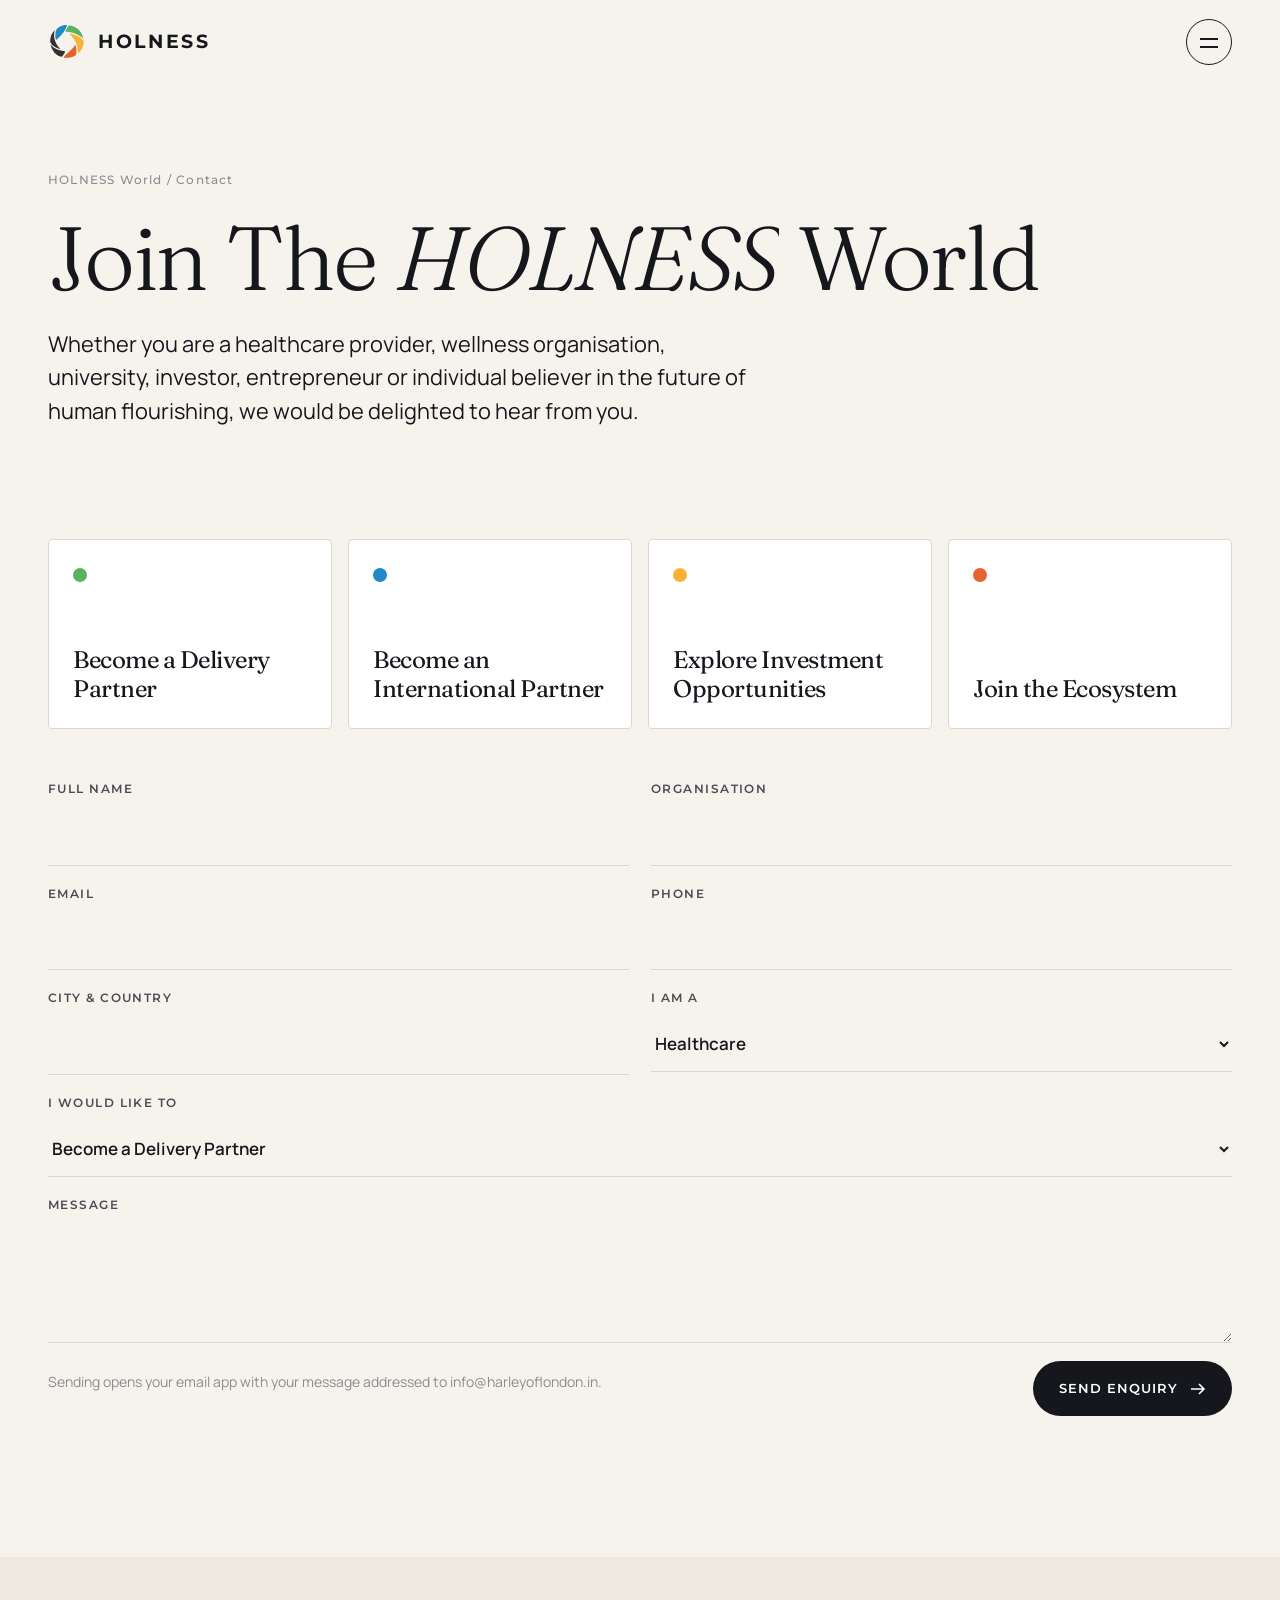
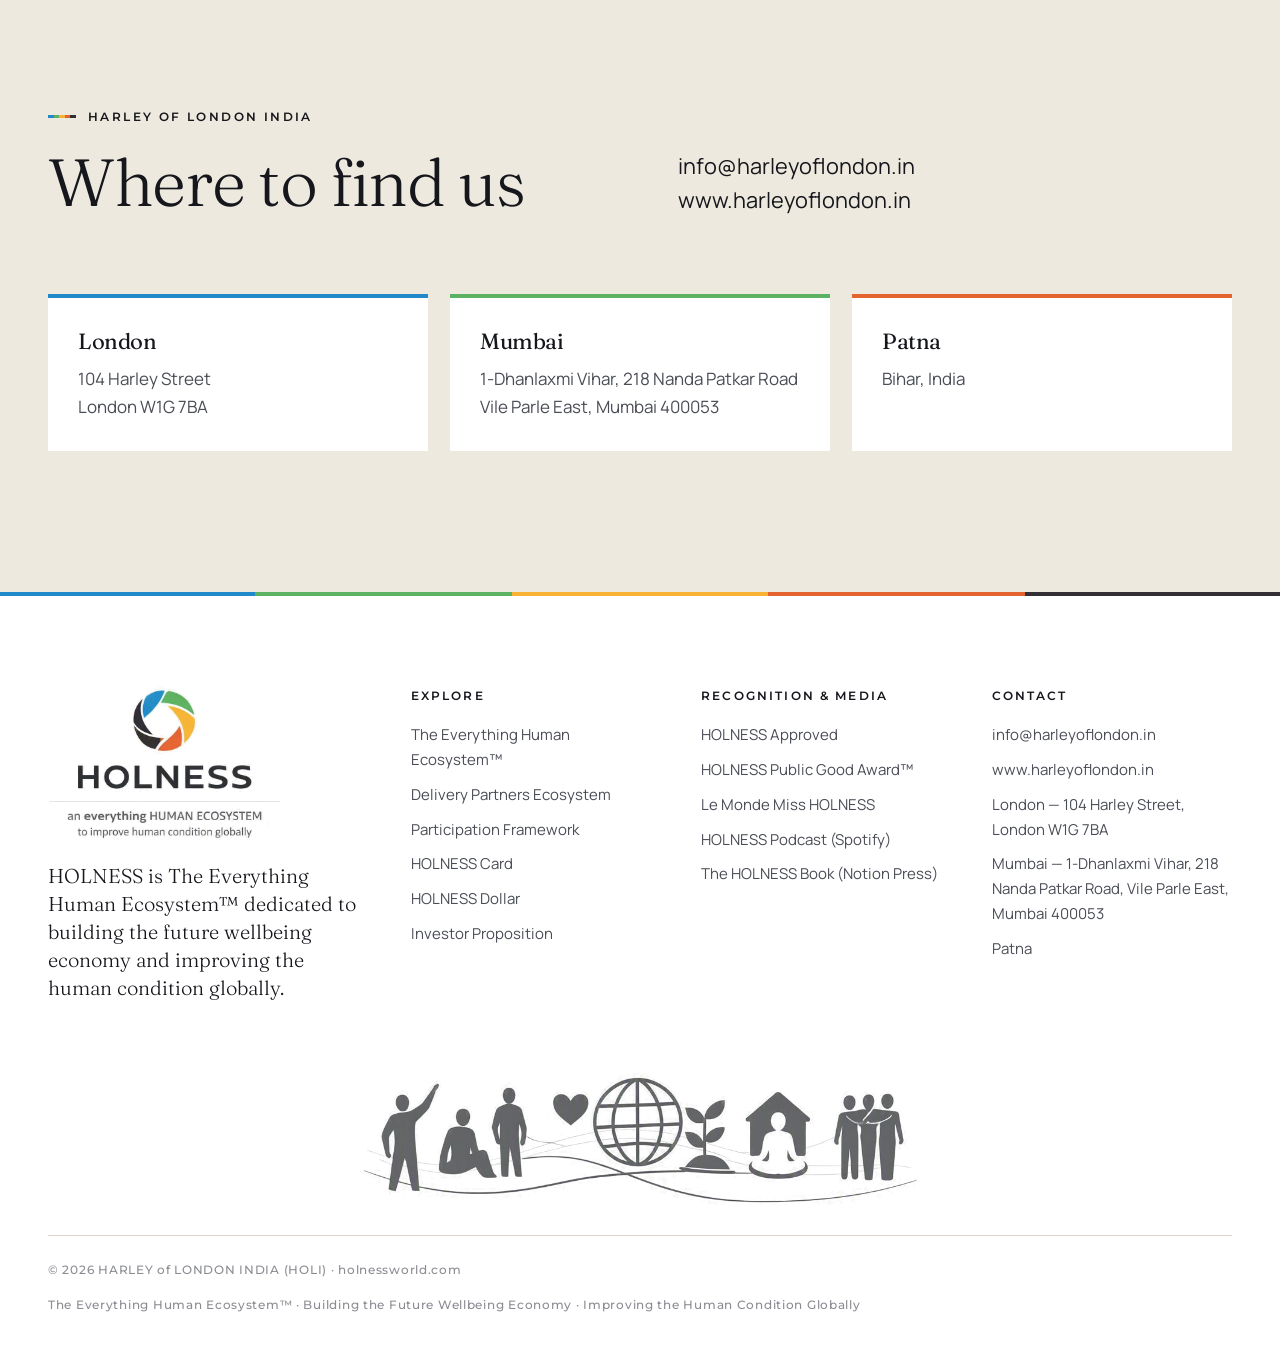
==== commit cacd2362: "Link the HOLNESS book to its Notion Press hardcover page Co-Authored-By: Claude Opus 5.5 <noreply@an" ====
--- a/contact.html
+++ b/contact.html
@@ -99,7 +99,7 @@
           <li><a href="recognition.html#award">HOLNESS Public Good Award™</a></li>
           <li><a href="recognition.html#miss-holness">Le Monde Miss HOLNESS</a></li>
           <li><a href="https://open.spotify.com/episode/6kf4HJJrArmrOtLBUTqVgC" target="_blank" rel="noopener">HOLNESS Podcast (Spotify)</a></li>
-          <li><a href="index.html#listen">The HOLNESS Book</a></li>
+          <li><a href="https://notionpress.com/in/read/harley-of-london-the-architecture-for-human-holness-tm-hardcover/harley-of-london-the-architecture-for-human-holness-tm-hardcover" target="_blank" rel="noopener">The HOLNESS Book (Notion Press)</a></li>
         </ul>
       </div>
       <div>
